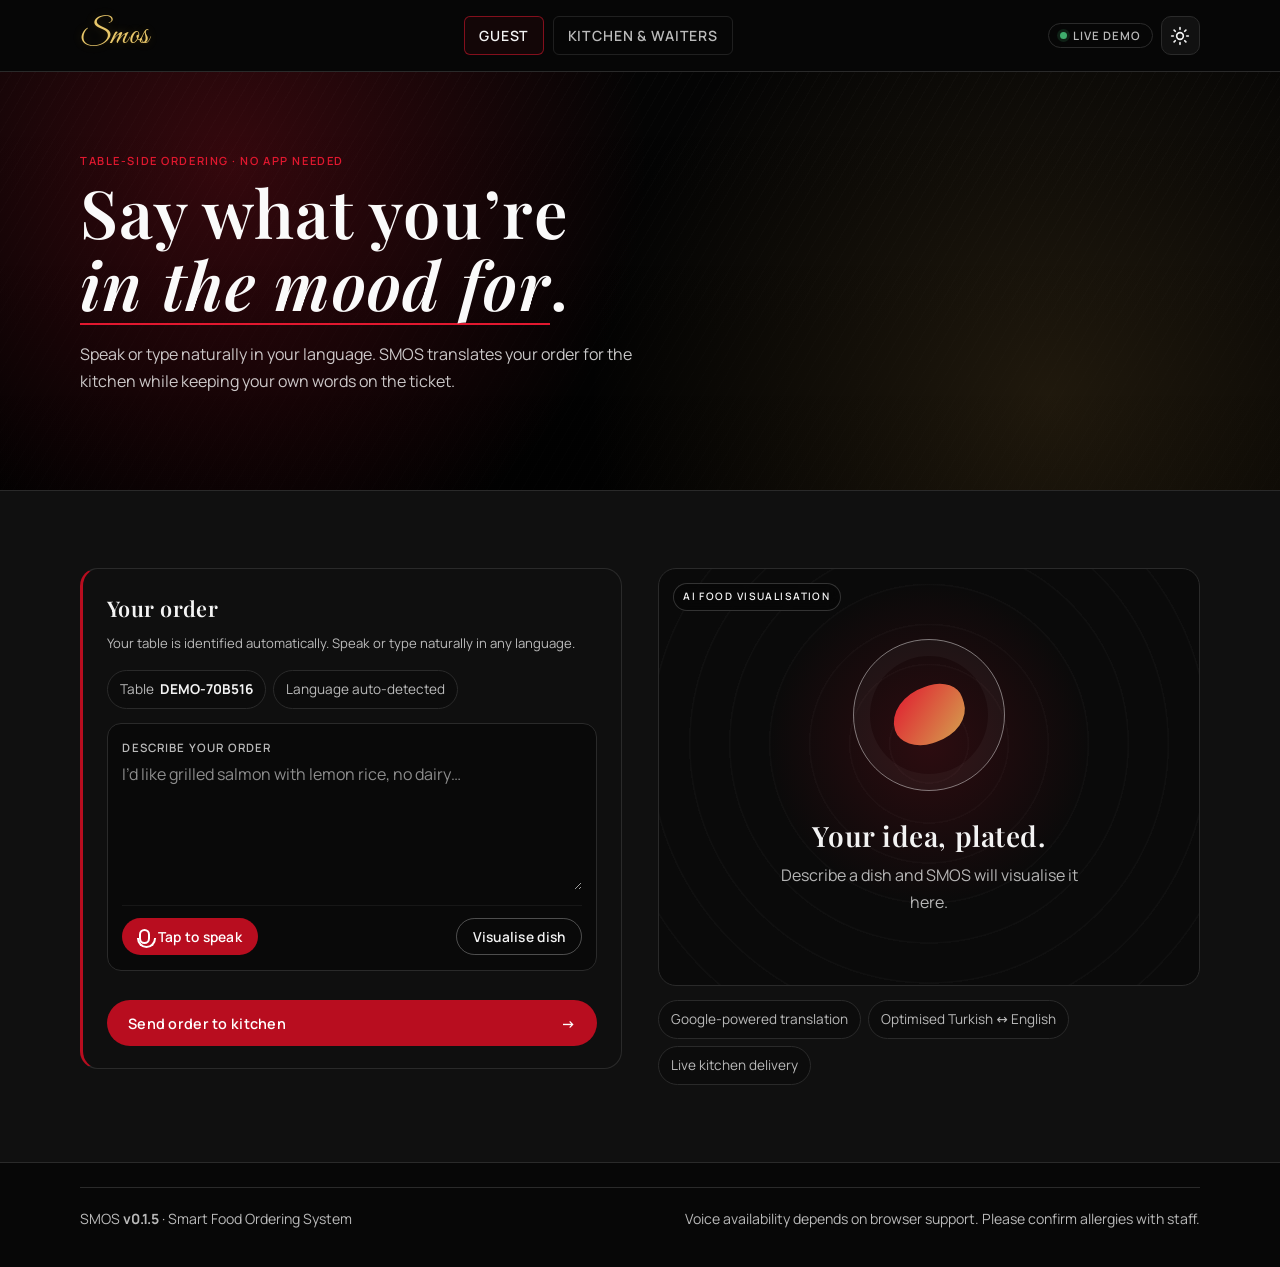
==== index.html @ f20bc864 "Serve HF-style home UI on Streamlit (landing, forms, in-app pages)" ====
<!DOCTYPE html>
<html lang="en" data-theme="dark">
<head>
  <meta charset="UTF-8">
  <meta name="viewport" content="width=device-width, initial-scale=1.0, viewport-fit=cover">
  <meta id="meta-theme-color" name="theme-color" content="#070707">
  <script>
    (function () {
      try {
        var k = "smos-theme";
        var t = localStorage.getItem(k);
        var th = t === "light" ? "light" : "dark";
        document.documentElement.setAttribute("data-theme", th);
        var meta = document.getElementById("meta-theme-color");
        if (meta) meta.setAttribute("content", th === "light" ? "#f6f3ee" : "#070707");
      } catch (e) {
        document.documentElement.setAttribute("data-theme", "dark");
      }
    })();
  </script>
  <title>SMOS | Smart Food Ordering System · Voice ordering in any language</title>
  <meta name="description" content="SMOS takes spoken or typed food orders in any language, translates them for the kitchen, and delivers them live to waiters and chefs.">
  <link rel="preconnect" href="https://fonts.googleapis.com">
  <link rel="preconnect" href="https://fonts.gstatic.com" crossorigin>
  <link rel="dns-prefetch" href="https://image.pollinations.ai">
  <link rel="stylesheet" href="/static/styles.css?v=0.1.5">
  <link
    rel="stylesheet"
    href="https://fonts.googleapis.com/css2?family=Great+Vibes&family=Manrope:wght@400;500;600&family=Playfair+Display:ital,wght@0,500;0,600;0,700;1,500&display=swap"
    media="print"
    onload="this.media='all';this.onload=null">
  <noscript>
    <link rel="stylesheet" href="https://fonts.googleapis.com/css2?family=Great+Vibes&family=Manrope:wght@400;500;600&family=Playfair+Display:ital,wght@0,500;0,600;0,700;1,500&display=swap">
  </noscript>
</head>
<body>
  <header class="site-header">
    <div class="container nav-wrap">
      <a class="brand" href="#order" aria-label="SMOS home">
        <span class="brand-wordmark" aria-hidden="true">Smos</span>
        <span class="brand-sr-only">SMOS</span>
      </a>
      <nav class="nav nav-desktop" aria-label="Choose interface">
        <button type="button" class="tab-btn is-active" data-view="guest">Guest</button>
        <button type="button" class="tab-btn" data-view="kitchen">
          Kitchen &amp; waiters
          <b id="new-count" class="count-badge hidden">0</b>
        </button>
      </nav>
      <div class="nav-actions">
        <span id="connection" class="open-now-chip" role="status"><i></i> Live</span>
        <button type="button" class="theme-toggle" data-theme-toggle aria-label="Switch to light theme" title="Theme">
          <svg class="theme-icon theme-icon-sun" xmlns="http://www.w3.org/2000/svg" width="20" height="20" viewBox="0 0 24 24" fill="none" stroke="currentColor" stroke-width="2" stroke-linecap="round" stroke-linejoin="round" aria-hidden="true">
            <circle cx="12" cy="12" r="4"/>
            <path d="M12 2v2M12 20v2M4.93 4.93l1.41 1.41M17.66 17.66l1.41 1.41M2 12h2M20 12h2M6.34 17.66l-1.41 1.41M19.07 4.93l-1.41 1.41"/>
          </svg>
          <svg class="theme-icon theme-icon-moon" xmlns="http://www.w3.org/2000/svg" width="20" height="20" viewBox="0 0 24 24" fill="none" stroke="currentColor" stroke-width="2" stroke-linecap="round" stroke-linejoin="round" aria-hidden="true">
            <path d="M21 12.79A9 9 0 1 1 11.21 3 7 7 0 0 0 21 12.79z"/>
          </svg>
        </button>
      </div>
    </div>
  </header>

  <main id="order">
    <section id="guest-view" class="view is-active">
      <section class="hero">
        <div class="hero-overlay"></div>
        <div class="container hero-content">
          <p class="eyebrow">Table-side ordering · No app needed</p>
          <h1>Say what you’re <span class="hero-brand">in the mood for</span>.</h1>
          <p class="hero-subtext">
            Speak or type naturally in your language. SMOS translates your order for the
            kitchen while keeping your own words on the ticket.
          </p>
        </div>
      </section>

      <section class="section section-dark">
        <div class="container guest-layout">
          <div class="card order-panel accent-border">
            <h2 class="form-title">Your order</h2>
            <p class="form-hint">Your table is identified automatically. Speak or type naturally in any language.</p>

            <form id="order-form" class="reserve-form">
              <div class="detected-context" aria-label="Automatically detected order context">
                <span class="chip chip-static">Table <strong id="detected-table"></strong></span>
                <span class="chip chip-static">Language auto-detected</span>
              </div>

              <div class="order-composer">
                <label for="order-text">Describe your order</label>
                <textarea id="order-text" rows="5" maxlength="1500"
                  placeholder="I’d like grilled salmon with lemon rice, no dairy…" required></textarea>
                <div class="composer-actions">
                  <button id="voice-button" class="btn btn-small voice-button" type="button">
                    <span class="mic" aria-hidden="true"></span>
                    <span class="voice-label">Tap to speak</span>
                  </button>
                  <span id="listening-status" class="listening-status"></span>
                  <button id="preview-button" class="btn btn-outline btn-small" type="button">Visualise dish</button>
                </div>
              </div>

              <div id="translation-card" class="translation-card hidden">
                <div class="translation-card__head">
                  <span class="eyebrow">Kitchen translation</span>
                  <button id="speak-translation" type="button" class="link-btn" aria-label="Read translation aloud">◖)) Listen</button>
                </div>
                <p id="translated-preview"></p>
              </div>

              <div id="form-message" class="form-message hidden" role="status"></div>
              <button id="submit-order" class="btn btn-block" type="submit">
                <span>Send order to kitchen</span><b>→</b>
              </button>
            </form>
          </div>

          <aside class="visual-panel">
            <div class="visual-frame">
              <img id="dish-image" alt="AI-generated preview of the described dish">
              <div id="image-placeholder" class="image-placeholder">
                <div class="plate" aria-hidden="true"><i></i></div>
                <h2>Your idea, plated.</h2>
                <p>Describe a dish and SMOS will visualise it here.</p>
              </div>
              <div id="image-loading" class="image-loading hidden"><i></i><span>Imagining your dish…</span></div>
              <span class="frame-label">AI food visualisation</span>
            </div>
            <div class="chips-row">
              <span class="chip chip-static">Google-powered translation</span>
              <span class="chip chip-static">Optimised Turkish ↔ English</span>
              <span class="chip chip-static">Live kitchen delivery</span>
            </div>
          </aside>
        </div>
      </section>
    </section>

    <section id="kitchen-view" class="view">
      <section class="section">
        <div class="container">
          <div class="dashboard-header">
            <div>
              <p class="eyebrow">Live service dashboard</p>
              <h2 class="dashboard-title">Kitchen pass</h2>
              <p class="section-lede">New guest orders arrive here instantly, in your chosen language.</p>
            </div>
            <div class="dashboard-controls">
              <label>
                <span>Display orders in</span>
                <select id="kitchen-language"></select>
              </label>
              <label class="closed-toggle">
                <input id="include-closed" type="checkbox" checked>
                <span>Show completed</span>
              </label>
            </div>
          </div>

          <div class="status-summary" id="status-summary"></div>
          <div id="orders-grid" class="orders-grid"></div>
          <div id="empty-orders" class="empty-orders hidden">
            <span aria-hidden="true">✓</span>
            <h3>The pass is clear</h3>
            <p>New orders will appear here automatically.</p>
          </div>
        </div>
      </section>
    </section>
  </main>

  <footer class="site-footer">
    <div class="container footer-wrap">
      <span>SMOS <b id="version"></b> · Smart Food Ordering System</span>
      <span>Voice availability depends on browser support. Please confirm allergies with staff.</span>
    </div>
  </footer>

  <template id="order-template">
    <article class="order-card card">
      <div class="order-card-head">
        <div>
          <span class="order-number"></span>
          <time></time>
        </div>
        <span class="status-pill"></span>
      </div>
      <div class="order-meta">
        <span class="chip chip-static table-value"></span>
      </div>
      <p class="order-copy"></p>
      <details>
        <summary>Original guest wording</summary>
        <p class="original-copy"></p>
      </details>
      <div class="order-actions">
        <button class="link-btn speak-order" type="button">◖)) Listen</button>
        <select class="status-select" aria-label="Update order status">
          <option value="new">New</option>
          <option value="accepted">Accepted</option>
          <option value="preparing">Preparing</option>
          <option value="ready">Ready</option>
          <option value="served">Served</option>
          <option value="cancelled">Cancelled</option>
        </select>
      </div>
    </article>
  </template>

  <script src="/static/app.js?v=0.1.5" defer></script>
</body>
</html>
---- static/styles.css ----
:root {
  color-scheme: dark;
  --font-display: "Playfair Display", Georgia, "Times New Roman", serif;
  --font-body: "Manrope", system-ui, -apple-system, "Segoe UI", sans-serif;
  --bg: #070707;
  --surface: #101010;
  --text: #f3f3f3;
  --muted: #bababa;
  --red: #b80d1f;
  --red-bright: #e1182f;
  --white: #ffffff;
  --border: #2a2a2a;
  --card: #0f0f0f;
  --input-bg: #090909;
  --nav-toggle-bg: #111;
  --header-bg: rgba(7, 7, 7, 0.88);
  --chip-bg: #0c0c0c;
  --row-border: rgba(255, 255, 255, 0.06);
  --hero-bg: #050505;
  --section-alt-bg: linear-gradient(180deg, #080808 0%, #060606 100%);
  --hero-text: #fafafa;
  --hero-muted: rgba(255, 255, 255, 0.78);
  --gold: #d4a34f;
  --gold-soft: #e8c878;
}

html[data-theme="light"] {
  color-scheme: light;
  --bg: #f6f3ee;
  --surface: #ffffff;
  --text: #1c1b19;
  --muted: #5e5a53;
  --border: #e0d9ce;
  --card: #ffffff;
  --input-bg: #fffcf7;
  --nav-toggle-bg: #ebe6df;
  --header-bg: rgba(255, 255, 255, 0.9);
  --chip-bg: #f3efe8;
  --row-border: rgba(0, 0, 0, 0.08);
  --hero-bg: #121212;
  --section-alt-bg: linear-gradient(180deg, #faf8f5 0%, #f3efe8 100%);
}

html {
  scroll-behavior: smooth;
}

@media (prefers-reduced-motion: reduce) {
  html {
    scroll-behavior: auto;
  }

  * {
    animation-duration: 0.001ms !important;
    transition-duration: 0.001ms !important;
  }
}

* {
  box-sizing: border-box;
}

html,
body {
  margin: 0;
  padding: 0;
}

body {
  font-family: var(--font-body);
  background: var(--bg);
  color: var(--text);
  line-height: 1.65;
  font-weight: 400;
  font-feature-settings: "kern" 1, "liga" 1;
  -webkit-font-smoothing: antialiased;
}

h1,
h2,
h3 {
  font-family: var(--font-display);
  font-weight: 600;
  letter-spacing: 0.02em;
  margin-top: 0;
  font-feature-settings: "kern" 1, "liga" 1, "lnum" 1;
}

h1 {
  font-size: clamp(2.5rem, 5.2vw, 4.75rem);
  margin-bottom: 0.5rem;
  line-height: 1.08;
  max-width: 16ch;
}

h2 {
  font-size: clamp(1.85rem, 3.5vw, 3rem);
  margin-bottom: 0.8rem;
}

a {
  color: inherit;
  text-decoration: none;
}

button,
input,
textarea,
select {
  font-family: inherit;
}

button,
select {
  cursor: pointer;
}

:focus-visible {
  outline: 2px solid var(--red-bright);
  outline-offset: 2px;
}

.container {
  width: min(1120px, 92%);
  margin: 0 auto;
}

.hidden {
  display: none !important;
}

/* Header */
.site-header {
  position: sticky;
  top: 0;
  z-index: 10;
  background: var(--header-bg);
  backdrop-filter: blur(12px);
  -webkit-backdrop-filter: blur(12px);
  border-bottom: 1px solid var(--border);
}

.nav-wrap {
  display: flex;
  justify-content: space-between;
  align-items: center;
  padding: 1rem 0;
  gap: 1rem;
}

.brand {
  display: inline-flex;
  align-items: center;
  gap: 0.4rem;
  font-weight: 600;
  min-width: 0;
}

.brand-wordmark {
  font-family: "Great Vibes", "Snell Roundhand", "Segoe Script", cursive;
  font-weight: 400;
  font-size: clamp(1.55rem, 3.4vw, 2.05rem);
  line-height: 1.15;
  letter-spacing: 0.01em;
  color: #e8c76a;
  white-space: nowrap;
  text-shadow:
    0 1px 2px rgba(40, 28, 8, 0.45),
    0 0 10px rgba(212, 175, 55, 0.22);
}

.brand-sr-only {
  position: absolute;
  width: 1px;
  height: 1px;
  overflow: hidden;
  clip: rect(0 0 0 0);
  white-space: nowrap;
}

.nav {
  display: flex;
  align-items: center;
  gap: 0.55rem;
}

.nav-actions {
  display: flex;
  align-items: center;
  gap: 0.5rem;
}

.open-now-chip {
  display: inline-flex;
  align-items: center;
  gap: 0.4rem;
  padding: 0.35rem 0.7rem;
  border: 1px solid var(--border);
  border-radius: 999px;
  font-size: 0.72rem;
  font-weight: 600;
  letter-spacing: 0.08em;
  text-transform: uppercase;
  line-height: 1;
  white-space: nowrap;
  background: transparent;
  color: var(--muted);
}

.open-now-chip i {
  width: 7px;
  height: 7px;
  border-radius: 50%;
  background: #3fae6d;
  box-shadow: 0 0 0 3px rgba(63, 174, 109, 0.16);
}

.open-now-chip.offline {
  color: var(--red-bright);
  border-color: rgba(225, 24, 47, 0.5);
}

.open-now-chip.offline i {
  background: var(--red-bright);
  box-shadow: none;
}

.theme-toggle {
  display: grid;
  place-items: center;
  width: 2.45rem;
  height: 2.45rem;
  padding: 0;
  border: 1px solid var(--border);
  border-radius: 10px;
  background: var(--nav-toggle-bg);
  color: var(--text);
  flex-shrink: 0;
  transition: border-color 0.2s ease, background 0.2s ease, color 0.2s ease;
}

.theme-toggle:hover {
  border-color: var(--red-bright);
  color: var(--red-bright);
}

.theme-icon {
  width: 20px;
  height: 20px;
  grid-area: 1 / 1;
}

html[data-theme="dark"] .theme-icon-moon,
html[data-theme="light"] .theme-icon-sun {
  display: none;
}

/* Shared components */
.eyebrow {
  font-family: var(--font-body);
  color: var(--red-bright);
  text-transform: uppercase;
  letter-spacing: 0.14em;
  font-size: 0.7rem;
  font-weight: 600;
  margin: 0 0 0.35rem;
}

.tab-btn {
  font-size: 0.88rem;
  font-weight: 600;
  letter-spacing: 0.06em;
  text-transform: uppercase;
  padding: 0.52rem 0.86rem 0.56rem;
  border: 1px solid color-mix(in srgb, var(--border) 72%, transparent 28%);
  border-radius: 6px;
  background: transparent;
  color: var(--muted);
  display: inline-flex;
  align-items: center;
  gap: 0.45rem;
  transition: 180ms ease;
}

.tab-btn:hover {
  color: var(--text);
  border-color: rgba(225, 24, 47, 0.55);
}

.tab-btn.is-active {
  color: var(--text);
  border-color: rgba(225, 24, 47, 0.55);
  background: rgba(225, 24, 47, 0.06);
}

.count-badge {
  background: var(--red);
  color: var(--white);
  border-radius: 999px;
  padding: 0.05rem 0.4rem;
  font-size: 0.68rem;
  letter-spacing: 0;
}

.btn {
  font-family: var(--font-body);
  background: var(--red);
  color: var(--white);
  border: 1px solid transparent;
  padding: 0.78rem 1.25rem;
  border-radius: 999px;
  font-weight: 600;
  font-size: 0.9rem;
  letter-spacing: 0.02em;
  transition: 180ms ease;
  display: inline-flex;
  align-items: center;
  justify-content: center;
  gap: 0.5rem;
}

.btn:hover {
  background: var(--red-bright);
  transform: translateY(-1px);
}

.btn:disabled {
  opacity: 0.55;
  cursor: wait;
  transform: none;
}

.btn-outline {
  background: transparent;
  border-color: rgba(255, 255, 255, 0.28);
  color: var(--text);
}

html[data-theme="light"] .btn-outline {
  border-color: rgba(0, 0, 0, 0.18);
}

.btn-outline:hover {
  border-color: var(--red-bright);
  background: rgba(225, 24, 47, 0.12);
}

.btn-small {
  padding: 0.5rem 0.95rem;
  font-size: 0.86rem;
}

.btn-block {
  display: flex;
  width: 100%;
  justify-content: space-between;
  margin-top: 1rem;
}

.link-btn {
  border: 0;
  background: transparent;
  color: var(--red-bright);
  font-size: 0.8rem;
  font-weight: 600;
  letter-spacing: 0.04em;
  padding: 0;
}

.link-btn:hover {
  color: var(--text);
}

.card {
  background: var(--card);
  border: 1px solid var(--border);
  border-radius: 18px;
  padding: 1.4rem 1.5rem;
}

.accent-border {
  border-left: 3px solid var(--red);
}

.chip {
  display: inline-block;
  padding: 0.45rem 0.75rem;
  border-radius: 999px;
  border: 1px solid var(--border);
  background: var(--chip-bg);
  font-size: 0.85rem;
  color: var(--text);
}

.chip-static {
  color: var(--muted);
}

.section {
  padding: clamp(2.25rem, 6vw, 5.2rem) 0;
}

.section-dark {
  background: var(--surface);
  border-top: 1px solid var(--border);
  border-bottom: 1px solid var(--border);
}

.section-lede {
  color: var(--muted);
  margin: 0.35rem 0 0;
}

.form-title {
  font-family: var(--font-display);
  margin: 0 0 0.35rem;
  font-size: 1.35rem;
}

.form-hint {
  font-size: 0.82rem;
  color: var(--muted);
  margin: 0 0 1rem;
}

.view {
  display: none;
}

.view.is-active {
  display: block;
}

/* Hero */
.hero {
  position: relative;
  display: flex;
  align-items: center;
  background: var(--hero-bg);
  min-height: 46vh;
}

.hero-overlay {
  position: absolute;
  inset: 0;
  z-index: 1;
  background:
    radial-gradient(circle at 18% 22%, rgba(225, 24, 47, 0.22), transparent 38%),
    radial-gradient(circle at 82% 78%, rgba(212, 163, 79, 0.14), transparent 42%),
    linear-gradient(to bottom, rgba(0, 0, 0, 0.2) 0%, rgba(0, 0, 0, 0.75) 85%),
    repeating-linear-gradient(120deg, rgba(255, 255, 255, 0.02) 0 1px, transparent 1px 10px);
}

.hero-content {
  position: relative;
  z-index: 2;
  padding: clamp(2.75rem, 7vw, 5rem) 0;
}

.hero-content h1 {
  color: var(--hero-text);
}

.hero-subtext {
  max-width: 56ch;
  color: var(--hero-muted);
}

.hero-brand {
  display: inline-block;
  font-style: italic;
  font-weight: 600;
  border-bottom: 2px solid var(--red-bright);
  padding-bottom: 0.05em;
}

/* Guest ordering */
.guest-layout {
  display: grid;
  grid-template-columns: minmax(0, 1fr) minmax(0, 1fr);
  gap: clamp(1.25rem, 3vw, 2.25rem);
  align-items: start;
}

.reserve-form {
  display: grid;
  gap: 0.85rem;
}

.reserve-form label > span,
.order-composer > label,
.dashboard-controls label > span {
  display: block;
  font-size: 0.72rem;
  font-weight: 600;
  letter-spacing: 0.1em;
  text-transform: uppercase;
  color: var(--muted);
  margin: 0 0 0.3rem;
}

.detected-context {
  display: flex;
  flex-wrap: wrap;
  gap: 0.45rem;
}

.detected-context strong {
  color: var(--text);
  margin-left: 0.2rem;
}

input,
select,
textarea {
  width: 100%;
  background: var(--input-bg);
  border: 1px solid var(--border);
  border-radius: 10px;
  color: var(--text);
  font-size: 0.92rem;
}

input,
select {
  height: 2.7rem;
  padding: 0 0.7rem;
}

input::placeholder,
textarea::placeholder {
  color: color-mix(in srgb, var(--muted) 75%, transparent 25%);
}

.order-composer {
  border: 1px solid var(--border);
  border-radius: 14px;
  background: var(--input-bg);
  padding: 0.9rem;
}

.order-composer textarea {
  border: 0;
  background: transparent;
  padding: 0;
  resize: vertical;
  min-height: 6.5rem;
  line-height: 1.6;
  font-size: 1rem;
}

.order-composer textarea:focus-visible {
  outline: 0;
}

.composer-actions {
  display: flex;
  align-items: center;
  gap: 0.6rem;
  flex-wrap: wrap;
  border-top: 1px solid var(--row-border);
  padding-top: 0.75rem;
  margin-top: 0.5rem;
}

.voice-button.listening {
  background: var(--red-bright);
  animation: pulse 1.5s ease-in-out infinite;
}

.mic {
  width: 11px;
  height: 15px;
  border: 2px solid currentColor;
  border-radius: 8px;
  position: relative;
}

.mic::after {
  content: "";
  position: absolute;
  width: 15px;
  height: 8px;
  border: 2px solid currentColor;
  border-top: 0;
  border-radius: 0 0 10px 10px;
  left: -4px;
  top: 7px;
}

.listening-status {
  color: var(--muted);
  font-size: 0.78rem;
}

.composer-actions .btn-outline {
  margin-left: auto;
}

.translation-card {
  border: 1px solid var(--border);
  border-left: 3px solid var(--gold);
  border-radius: 12px;
  background: var(--chip-bg);
  padding: 0.75rem 0.95rem;
}

.translation-card__head {
  display: flex;
  justify-content: space-between;
  align-items: center;
  gap: 0.75rem;
}

.translation-card .eyebrow {
  color: var(--gold);
  margin: 0;
}

.translation-card p {
  margin: 0.4rem 0 0;
  line-height: 1.55;
}

.form-message {
  border-radius: 10px;
  padding: 0.65rem 0.85rem;
  font-size: 0.85rem;
  border: 1px solid var(--border);
}

.form-message.success {
  border-color: rgba(63, 174, 109, 0.5);
  background: rgba(63, 174, 109, 0.1);
}

.form-message.error {
  border-color: rgba(225, 24, 47, 0.55);
  background: rgba(225, 24, 47, 0.1);
  color: var(--red-bright);
}

/* Visual panel */
.visual-panel {
  display: grid;
  gap: 0.9rem;
}

.visual-frame {
  position: relative;
  overflow: hidden;
  border: 1px solid var(--border);
  border-radius: 18px;
  background: #0a0a0a;
  min-height: 26rem;
}

.visual-frame > img {
  display: none;
  width: 100%;
  height: 100%;
  min-height: 26rem;
  object-fit: cover;
}

.visual-frame > img.visible {
  display: block;
  animation: reveal 0.6s ease both;
}

.image-placeholder {
  min-height: 26rem;
  display: grid;
  align-content: center;
  justify-items: center;
  text-align: center;
  padding: 2rem;
  color: #f3f3f3;
  background:
    radial-gradient(circle at 50% 42%, rgba(225, 24, 47, 0.16), transparent 45%),
    repeating-radial-gradient(circle at 50% 42%, transparent 0 38px, rgba(255, 255, 255, 0.025) 39px 40px);
}

.image-placeholder h2 {
  margin: 1.4rem 0 0.2rem;
  font-size: 1.75rem;
}

.image-placeholder p {
  max-width: 30ch;
  color: rgba(255, 255, 255, 0.7);
  margin: 0;
}

.plate {
  width: 9.5rem;
  height: 9.5rem;
  border: 1px solid rgba(255, 255, 255, 0.45);
  border-radius: 50%;
  display: grid;
  place-items: center;
  box-shadow: inset 0 0 0 16px rgba(255, 255, 255, 0.035);
}

.plate i {
  width: 4.6rem;
  height: 3.5rem;
  border-radius: 60% 40% 55% 45%;
  background: linear-gradient(140deg, var(--red-bright), var(--gold));
  transform: rotate(-18deg);
}

.image-loading {
  position: absolute;
  inset: 0;
  display: flex;
  align-items: center;
  justify-content: center;
  gap: 0.75rem;
  background: rgba(7, 7, 7, 0.88);
  color: #f3f3f3;
  font-size: 0.9rem;
}

.image-loading i {
  width: 1.35rem;
  height: 1.35rem;
  border: 2px solid rgba(255, 255, 255, 0.25);
  border-top-color: var(--red-bright);
  border-radius: 50%;
  animation: spin 0.8s linear infinite;
}

.frame-label {
  position: absolute;
  top: 0.85rem;
  left: 0.85rem;
  padding: 0.3rem 0.6rem;
  border-radius: 999px;
  border: 1px solid rgba(255, 255, 255, 0.18);
  background: rgba(7, 7, 7, 0.7);
  backdrop-filter: blur(8px);
  color: #f3f3f3;
  font-size: 0.64rem;
  font-weight: 600;
  letter-spacing: 0.14em;
  text-transform: uppercase;
}

.chips-row {
  display: flex;
  flex-wrap: wrap;
  gap: 0.45rem;
}

/* Kitchen dashboard */
.dashboard-header {
  display: flex;
  justify-content: space-between;
  align-items: flex-end;
  gap: 1.5rem;
  flex-wrap: wrap;
}

.dashboard-title {
  margin-bottom: 0;
}

.dashboard-controls {
  display: flex;
  align-items: flex-end;
  gap: 1rem;
  flex-wrap: wrap;
}

.dashboard-controls select {
  min-width: 14rem;
}

.closed-toggle {
  display: flex;
  align-items: center;
  gap: 0.45rem;
  height: 2.7rem;
  font-size: 0.86rem;
  color: var(--muted);
}

.closed-toggle input {
  width: 1rem;
  height: 1rem;
  accent-color: var(--red);
}

.closed-toggle span {
  margin: 0;
  text-transform: none;
  letter-spacing: 0;
  font-size: 0.86rem;
  font-weight: 400;
}

.status-summary {
  display: flex;
  flex-wrap: wrap;
  gap: 0.45rem;
  margin: 1.75rem 0 1.15rem;
}

.summary-chip {
  display: inline-flex;
  align-items: center;
  gap: 0.35rem;
  padding: 0.4rem 0.7rem;
  border-radius: 999px;
  border: 1px solid var(--border);
  background: var(--chip-bg);
  color: var(--muted);
  font-size: 0.78rem;
  letter-spacing: 0.04em;
  text-transform: uppercase;
}

.summary-chip b {
  color: var(--text);
}

.orders-grid {
  display: grid;
  grid-template-columns: repeat(3, minmax(0, 1fr));
  gap: 1.15rem;
}

.order-card {
  padding: 1.15rem 1.2rem;
  border-top: 3px solid transparent;
}

.order-card[data-status="new"] {
  border-top-color: var(--red-bright);
}

.order-card[data-status="preparing"] {
  border-top-color: var(--gold);
}

.order-card[data-status="ready"] {
  border-top-color: #3fae6d;
}

.order-card[data-status="served"],
.order-card[data-status="cancelled"] {
  opacity: 0.62;
}

.order-card-head {
  display: flex;
  justify-content: space-between;
  align-items: flex-start;
  gap: 0.75rem;
}

.order-number {
  display: block;
  font-family: var(--font-display);
  font-size: 1.2rem;
  font-weight: 600;
}

.order-card time {
  font-size: 0.72rem;
  color: var(--muted);
}

.status-pill {
  padding: 0.28rem 0.6rem;
  border-radius: 999px;
  border: 1px solid var(--border);
  background: var(--chip-bg);
  color: var(--muted);
  font-size: 0.66rem;
  font-weight: 600;
  letter-spacing: 0.1em;
  text-transform: uppercase;
  white-space: nowrap;
}

.status-pill[data-status="new"] {
  color: var(--red-bright);
  border-color: rgba(225, 24, 47, 0.55);
}

.status-pill[data-status="preparing"] {
  color: var(--gold-soft);
  border-color: rgba(212, 163, 79, 0.55);
}

.status-pill[data-status="ready"] {
  color: #3fae6d;
  border-color: rgba(63, 174, 109, 0.55);
}

.order-meta {
  display: flex;
  flex-wrap: wrap;
  gap: 0.4rem;
  margin: 0.85rem 0 0.7rem;
}

.order-meta .chip {
  padding: 0.28rem 0.6rem;
  font-size: 0.74rem;
}

.order-copy {
  margin: 0 0 0.85rem;
  min-height: 4.5rem;
  line-height: 1.6;
}

.order-card details {
  border-top: 1px solid var(--row-border);
  padding-top: 0.65rem;
  font-size: 0.82rem;
  color: var(--muted);
}

.order-card summary {
  cursor: pointer;
  font-weight: 600;
  letter-spacing: 0.02em;
}

.original-copy {
  margin: 0.4rem 0 0;
  line-height: 1.55;
}

.order-actions {
  display: flex;
  justify-content: space-between;
  align-items: center;
  gap: 0.75rem;
  border-top: 1px solid var(--row-border);
  margin-top: 0.75rem;
  padding-top: 0.75rem;
}

.status-select {
  width: auto;
  height: 2.15rem;
  font-size: 0.78rem;
}

.empty-orders {
  text-align: center;
  padding: 4.5rem 1rem;
  color: var(--muted);
}

.empty-orders > span {
  display: grid;
  place-items: center;
  width: 3rem;
  height: 3rem;
  margin: 0 auto 0.75rem;
  border-radius: 50%;
  border: 1px solid var(--border);
  background: var(--chip-bg);
  color: #3fae6d;
}

.empty-orders h3 {
  margin: 0 0 0.2rem;
  color: var(--text);
  font-size: 1.35rem;
}

.empty-orders p {
  margin: 0;
}

/* Footer */
.site-footer {
  padding: 1.5rem 0 2.3rem;
  color: var(--muted);
}

.footer-wrap {
  display: flex;
  justify-content: space-between;
  gap: 1rem;
  border-top: 1px solid var(--border);
  padding-top: 1.2rem;
  font-size: 0.88rem;
  flex-wrap: wrap;
}

@keyframes spin {
  to {
    transform: rotate(360deg);
  }
}

@keyframes pulse {
  50% {
    box-shadow: 0 0 0 6px rgba(225, 24, 47, 0.18);
  }
}

@keyframes reveal {
  from {
    opacity: 0;
    transform: scale(1.02);
  }
}

@media (max-width: 980px) {
  .guest-layout {
    grid-template-columns: minmax(0, 1fr);
  }

  .visual-panel {
    order: -1;
  }

  .visual-frame,
  .visual-frame > img,
  .image-placeholder {
    min-height: 20rem;
  }

  .orders-grid {
    grid-template-columns: repeat(2, minmax(0, 1fr));
  }
}

@media (max-width: 700px) {
  .nav-wrap {
    flex-wrap: wrap;
    gap: 0.65rem;
  }

  .nav {
    order: 3;
    width: 100%;
  }

  .nav .tab-btn {
    flex: 1;
    justify-content: center;
    padding: 0.5rem 0.5rem 0.54rem;
    font-size: 0.76rem;
  }

  h1 {
    max-width: none;
  }

  .card {
    padding: 1.15rem 1.1rem;
  }

  .orders-grid {
    grid-template-columns: minmax(0, 1fr);
  }

  .footer-wrap {
    flex-direction: column;
    gap: 0.35rem;
  }
}
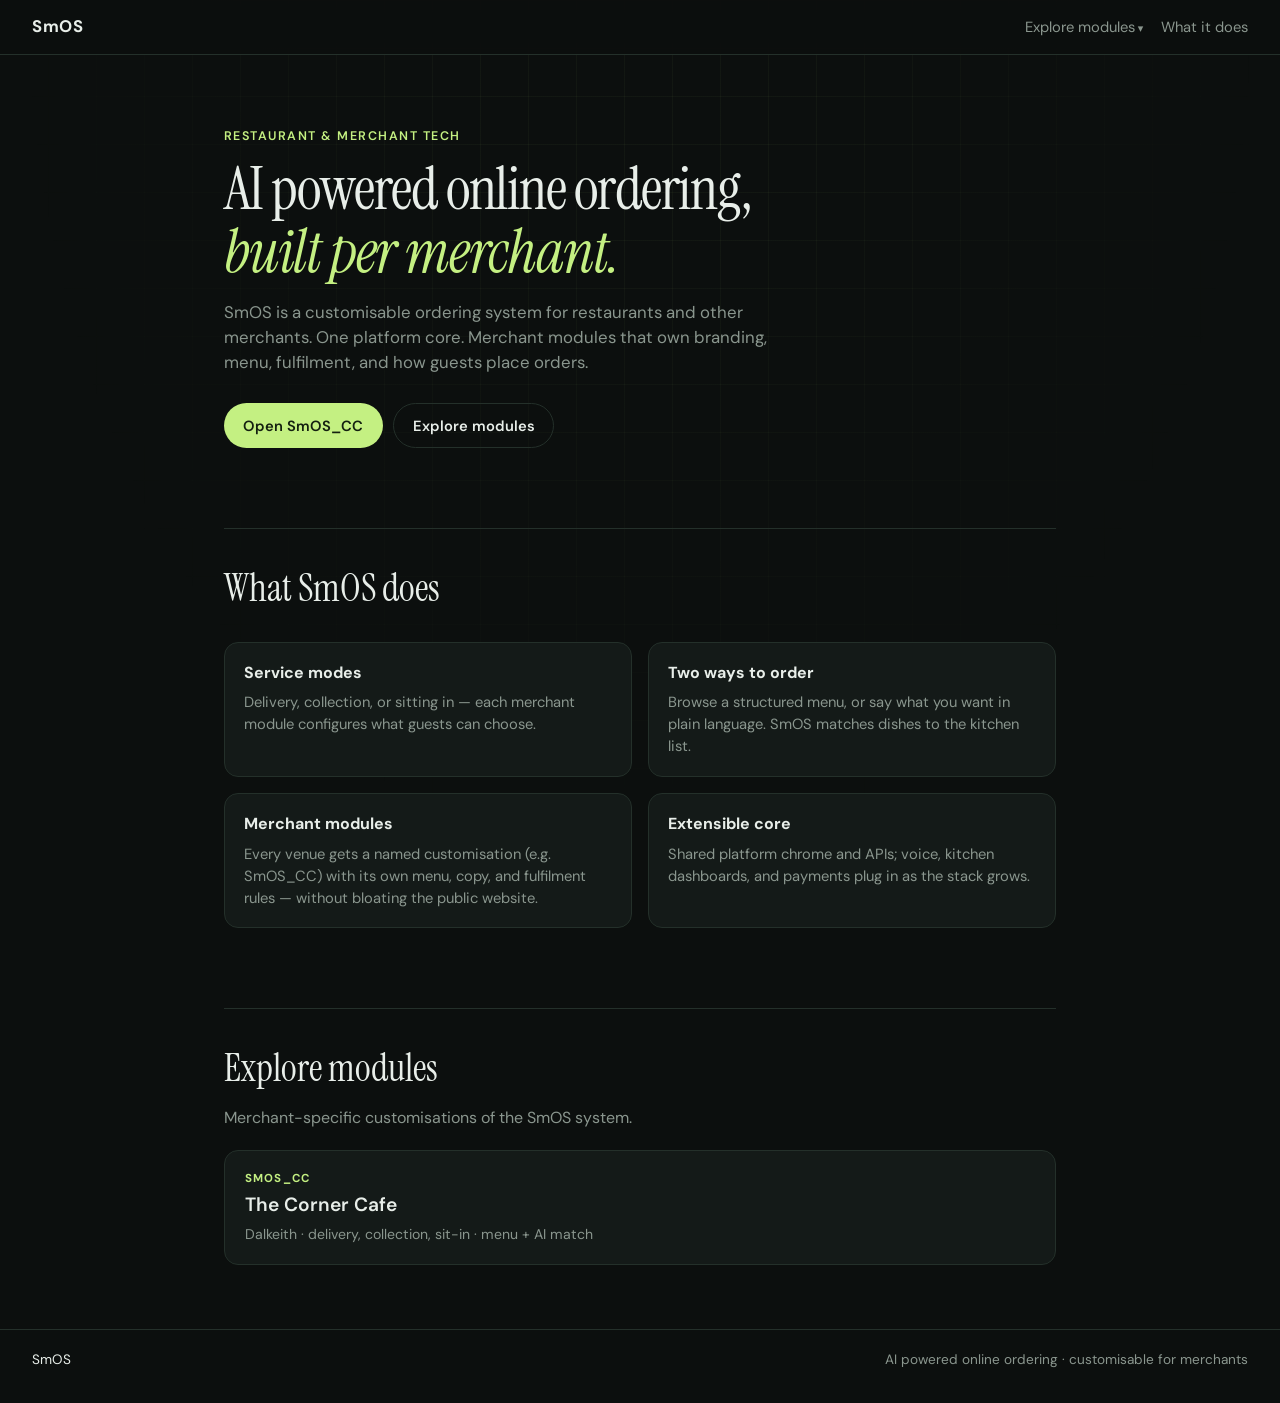
==== commit 242807cb: "SmOS platform home and SmOS_CC Corner Cafe ordering module." ====
--- a/index.html
+++ b/index.html
@@ -1,214 +1,92 @@
 <!DOCTYPE html>
-<html lang="en" data-theme="dark">
+<html lang="en">
 <head>
   <meta charset="UTF-8">
   <meta name="viewport" content="width=device-width, initial-scale=1.0, viewport-fit=cover">
-  <meta id="meta-theme-color" name="theme-color" content="#070707">
-  <script>
-    (function () {
-      try {
-        var k = "smos-theme";
-        var t = localStorage.getItem(k);
-        var th = t === "light" ? "light" : "dark";
-        document.documentElement.setAttribute("data-theme", th);
-        var meta = document.getElementById("meta-theme-color");
-        if (meta) meta.setAttribute("content", th === "light" ? "#f6f3ee" : "#070707");
-      } catch (e) {
-        document.documentElement.setAttribute("data-theme", "dark");
-      }
-    })();
-  </script>
-  <title>SMOS | Smart Food Ordering System · Voice ordering in any language</title>
-  <meta name="description" content="SMOS takes spoken or typed food orders in any language, translates them for the kitchen, and delivers them live to waiters and chefs.">
+  <meta name="description" content="SmOS — AI powered online ordering system, customisable for restaurants and other merchants.">
+  <title>SmOS · AI powered online ordering</title>
   <link rel="preconnect" href="https://fonts.googleapis.com">
   <link rel="preconnect" href="https://fonts.gstatic.com" crossorigin>
-  <link rel="dns-prefetch" href="https://image.pollinations.ai">
-  <link rel="stylesheet" href="/static/styles.css?v=0.1.5">
-  <link
-    rel="stylesheet"
-    href="https://fonts.googleapis.com/css2?family=Great+Vibes&family=Manrope:wght@400;500;600&family=Playfair+Display:ital,wght@0,500;0,600;0,700;1,500&display=swap"
-    media="print"
-    onload="this.media='all';this.onload=null">
-  <noscript>
-    <link rel="stylesheet" href="https://fonts.googleapis.com/css2?family=Great+Vibes&family=Manrope:wght@400;500;600&family=Playfair+Display:ital,wght@0,500;0,600;0,700;1,500&display=swap">
-  </noscript>
+  <link href="https://fonts.googleapis.com/css2?family=DM+Sans:ital,opsz,wght@0,9..40,400;0,9..40,500;0,9..40,600;0,9..40,700;1,9..40,400&family=Instrument+Serif:ital@0;1&display=swap" rel="stylesheet">
+  <link rel="stylesheet" href="styles.css">
 </head>
 <body>
+  <div class="bg-grid" aria-hidden="true"></div>
+
   <header class="site-header">
-    <div class="container nav-wrap">
-      <a class="brand" href="#order" aria-label="SMOS home">
-        <span class="brand-wordmark" aria-hidden="true">Smos</span>
-        <span class="brand-sr-only">SMOS</span>
-      </a>
-      <nav class="nav nav-desktop" aria-label="Choose interface">
-        <button type="button" class="tab-btn is-active" data-view="guest">Guest</button>
-        <button type="button" class="tab-btn" data-view="kitchen">
-          Kitchen &amp; waiters
-          <b id="new-count" class="count-badge hidden">0</b>
-        </button>
-      </nav>
-      <div class="nav-actions">
-        <span id="connection" class="open-now-chip" role="status"><i></i> Live</span>
-        <button type="button" class="theme-toggle" data-theme-toggle aria-label="Switch to light theme" title="Theme">
-          <svg class="theme-icon theme-icon-sun" xmlns="http://www.w3.org/2000/svg" width="20" height="20" viewBox="0 0 24 24" fill="none" stroke="currentColor" stroke-width="2" stroke-linecap="round" stroke-linejoin="round" aria-hidden="true">
-            <circle cx="12" cy="12" r="4"/>
-            <path d="M12 2v2M12 20v2M4.93 4.93l1.41 1.41M17.66 17.66l1.41 1.41M2 12h2M20 12h2M6.34 17.66l-1.41 1.41M19.07 4.93l-1.41 1.41"/>
-          </svg>
-          <svg class="theme-icon theme-icon-moon" xmlns="http://www.w3.org/2000/svg" width="20" height="20" viewBox="0 0 24 24" fill="none" stroke="currentColor" stroke-width="2" stroke-linecap="round" stroke-linejoin="round" aria-hidden="true">
-            <path d="M21 12.79A9 9 0 1 1 11.21 3 7 7 0 0 0 21 12.79z"/>
-          </svg>
-        </button>
-      </div>
-    </div>
+    <a class="logo" href="index.html">SmOS</a>
+    <nav class="site-nav" aria-label="Primary">
+      <details class="nav-modules">
+        <summary>Explore modules</summary>
+        <ul>
+          <li>
+            <a href="modules/SmOS_CC/">
+              <span class="mod-id">SmOS_CC</span>
+              <span class="mod-name">Corner Cafe</span>
+            </a>
+          </li>
+        </ul>
+      </details>
+      <a href="#what">What it does</a>
+    </nav>
   </header>
 
-  <main id="order">
-    <section id="guest-view" class="view is-active">
-      <section class="hero">
-        <div class="hero-overlay"></div>
-        <div class="container hero-content">
-          <p class="eyebrow">Table-side ordering · No app needed</p>
-          <h1>Say what you’re <span class="hero-brand">in the mood for</span>.</h1>
-          <p class="hero-subtext">
-            Speak or type naturally in your language. SMOS translates your order for the
-            kitchen while keeping your own words on the ticket.
-          </p>
-        </div>
-      </section>
-
-      <section class="section section-dark">
-        <div class="container guest-layout">
-          <div class="card order-panel accent-border">
-            <h2 class="form-title">Your order</h2>
-            <p class="form-hint">Your table is identified automatically. Speak or type naturally in any language.</p>
-
-            <form id="order-form" class="reserve-form">
-              <div class="detected-context" aria-label="Automatically detected order context">
-                <span class="chip chip-static">Table <strong id="detected-table"></strong></span>
-                <span class="chip chip-static">Language auto-detected</span>
-              </div>
-
-              <div class="order-composer">
-                <label for="order-text">Describe your order</label>
-                <textarea id="order-text" rows="5" maxlength="1500"
-                  placeholder="I’d like grilled salmon with lemon rice, no dairy…" required></textarea>
-                <div class="composer-actions">
-                  <button id="voice-button" class="btn btn-small voice-button" type="button">
-                    <span class="mic" aria-hidden="true"></span>
-                    <span class="voice-label">Tap to speak</span>
-                  </button>
-                  <span id="listening-status" class="listening-status"></span>
-                  <button id="preview-button" class="btn btn-outline btn-small" type="button">Visualise dish</button>
-                </div>
-              </div>
-
-              <div id="translation-card" class="translation-card hidden">
-                <div class="translation-card__head">
-                  <span class="eyebrow">Kitchen translation</span>
-                  <button id="speak-translation" type="button" class="link-btn" aria-label="Read translation aloud">◖)) Listen</button>
-                </div>
-                <p id="translated-preview"></p>
-              </div>
-
-              <div id="form-message" class="form-message hidden" role="status"></div>
-              <button id="submit-order" class="btn btn-block" type="submit">
-                <span>Send order to kitchen</span><b>→</b>
-              </button>
-            </form>
-          </div>
-
-          <aside class="visual-panel">
-            <div class="visual-frame">
-              <img id="dish-image" alt="AI-generated preview of the described dish">
-              <div id="image-placeholder" class="image-placeholder">
-                <div class="plate" aria-hidden="true"><i></i></div>
-                <h2>Your idea, plated.</h2>
-                <p>Describe a dish and SMOS will visualise it here.</p>
-              </div>
-              <div id="image-loading" class="image-loading hidden"><i></i><span>Imagining your dish…</span></div>
-              <span class="frame-label">AI food visualisation</span>
-            </div>
-            <div class="chips-row">
-              <span class="chip chip-static">Google-powered translation</span>
-              <span class="chip chip-static">Optimised Turkish ↔ English</span>
-              <span class="chip chip-static">Live kitchen delivery</span>
-            </div>
-          </aside>
-        </div>
-      </section>
+  <main>
+    <section class="hero">
+      <p class="eyebrow">Restaurant &amp; merchant tech</p>
+      <h1>AI powered online ordering,<br><em>built per merchant.</em></h1>
+      <p class="lede">
+        SmOS is a customisable ordering system for restaurants and other merchants.
+        One platform core. Merchant modules that own branding, menu, fulfilment, and how guests place orders.
+      </p>
+      <div class="hero-actions">
+        <a class="btn btn-primary" href="modules/SmOS_CC/">Open SmOS_CC</a>
+        <a class="btn btn-ghost" href="#modules">Explore modules</a>
+      </div>
     </section>
 
-    <section id="kitchen-view" class="view">
-      <section class="section">
-        <div class="container">
-          <div class="dashboard-header">
-            <div>
-              <p class="eyebrow">Live service dashboard</p>
-              <h2 class="dashboard-title">Kitchen pass</h2>
-              <p class="section-lede">New guest orders arrive here instantly, in your chosen language.</p>
-            </div>
-            <div class="dashboard-controls">
-              <label>
-                <span>Display orders in</span>
-                <select id="kitchen-language"></select>
-              </label>
-              <label class="closed-toggle">
-                <input id="include-closed" type="checkbox" checked>
-                <span>Show completed</span>
-              </label>
-            </div>
-          </div>
+    <section id="what" class="section">
+      <h2>What SmOS does</h2>
+      <div class="feature-grid">
+        <article>
+          <h3>Service modes</h3>
+          <p>Delivery, collection, or sitting in — each merchant module configures what guests can choose.</p>
+        </article>
+        <article>
+          <h3>Two ways to order</h3>
+          <p>Browse a structured menu, or say what you want in plain language. SmOS matches dishes to the kitchen list.</p>
+        </article>
+        <article>
+          <h3>Merchant modules</h3>
+          <p>Every venue gets a named customisation (e.g. SmOS_CC) with its own menu, copy, and fulfilment rules — without bloating the public website.</p>
+        </article>
+        <article>
+          <h3>Extensible core</h3>
+          <p>Shared platform chrome and APIs; voice, kitchen dashboards, and payments plug in as the stack grows.</p>
+        </article>
+      </div>
+    </section>
 
-          <div class="status-summary" id="status-summary"></div>
-          <div id="orders-grid" class="orders-grid"></div>
-          <div id="empty-orders" class="empty-orders hidden">
-            <span aria-hidden="true">✓</span>
-            <h3>The pass is clear</h3>
-            <p>New orders will appear here automatically.</p>
-          </div>
-        </div>
-      </section>
+    <section id="modules" class="section">
+      <h2>Explore modules</h2>
+      <p class="section-lead">Merchant-specific customisations of the SmOS system.</p>
+      <ul class="module-list">
+        <li>
+          <a class="module-card" href="modules/SmOS_CC/">
+            <span class="module-card__id">SmOS_CC</span>
+            <span class="module-card__title">The Corner Cafe</span>
+            <span class="module-card__meta">Dalkeith · delivery, collection, sit-in · menu + AI match</span>
+          </a>
+        </li>
+      </ul>
     </section>
   </main>
 
   <footer class="site-footer">
-    <div class="container footer-wrap">
-      <span>SMOS <b id="version"></b> · Smart Food Ordering System</span>
-      <span>Voice availability depends on browser support. Please confirm allergies with staff.</span>
-    </div>
+    <span>SmOS</span>
+    <span class="muted">AI powered online ordering · customisable for merchants</span>
   </footer>
 
-  <template id="order-template">
-    <article class="order-card card">
-      <div class="order-card-head">
-        <div>
-          <span class="order-number"></span>
-          <time></time>
-        </div>
-        <span class="status-pill"></span>
-      </div>
-      <div class="order-meta">
-        <span class="chip chip-static table-value"></span>
-      </div>
-      <p class="order-copy"></p>
-      <details>
-        <summary>Original guest wording</summary>
-        <p class="original-copy"></p>
-      </details>
-      <div class="order-actions">
-        <button class="link-btn speak-order" type="button">◖)) Listen</button>
-        <select class="status-select" aria-label="Update order status">
-          <option value="new">New</option>
-          <option value="accepted">Accepted</option>
-          <option value="preparing">Preparing</option>
-          <option value="ready">Ready</option>
-          <option value="served">Served</option>
-          <option value="cancelled">Cancelled</option>
-        </select>
-      </div>
-    </article>
-  </template>
-
-  <script src="/static/app.js?v=0.1.5" defer></script>
+  <script src="site.js" defer></script>
 </body>
 </html>
--- a/styles.css
+++ b/styles.css
@@ -0,0 +1,298 @@
+:root {
+  color-scheme: dark;
+  --bg: #0c0f0e;
+  --bg-elev: #141a18;
+  --text: #e8eee9;
+  --muted: #8a968e;
+  --accent: #c4f082;
+  --accent-ink: #142010;
+  --line: #24302a;
+  --font: "DM Sans", system-ui, sans-serif;
+  --display: "Instrument Serif", Georgia, serif;
+}
+
+* { box-sizing: border-box; }
+
+html, body {
+  margin: 0;
+  min-height: 100%;
+}
+
+body {
+  font-family: var(--font);
+  background: var(--bg);
+  color: var(--text);
+  line-height: 1.5;
+}
+
+.bg-grid {
+  position: fixed;
+  inset: 0;
+  pointer-events: none;
+  background-image:
+    linear-gradient(rgba(196, 240, 130, 0.04) 1px, transparent 1px),
+    linear-gradient(90deg, rgba(196, 240, 130, 0.04) 1px, transparent 1px);
+  background-size: 48px 48px;
+  mask-image: radial-gradient(ellipse at 50% 0%, #000 20%, transparent 70%);
+}
+
+a { color: inherit; text-decoration: none; }
+
+.site-header {
+  position: sticky;
+  top: 0;
+  z-index: 20;
+  display: flex;
+  align-items: center;
+  justify-content: space-between;
+  gap: 1rem;
+  padding: 0.9rem clamp(1rem, 4vw, 2rem);
+  border-bottom: 1px solid var(--line);
+  background: rgba(12, 15, 14, 0.92);
+  backdrop-filter: blur(10px);
+}
+
+.logo {
+  font-weight: 700;
+  letter-spacing: 0.04em;
+  font-size: 1.05rem;
+}
+
+.site-nav {
+  display: flex;
+  align-items: center;
+  gap: 1.1rem;
+  font-size: 0.92rem;
+  color: var(--muted);
+}
+
+.site-nav > a:hover,
+.nav-modules summary:hover {
+  color: var(--text);
+}
+
+.nav-modules {
+  position: relative;
+}
+
+.nav-modules summary {
+  list-style: none;
+  cursor: pointer;
+  color: var(--muted);
+}
+
+.nav-modules summary::-webkit-details-marker { display: none; }
+
+.nav-modules summary::after {
+  content: " ▾";
+  font-size: 0.75em;
+}
+
+.nav-modules[open] summary {
+  color: var(--accent);
+}
+
+.nav-modules ul {
+  position: absolute;
+  right: 0;
+  top: calc(100% + 0.55rem);
+  margin: 0;
+  padding: 0.4rem;
+  list-style: none;
+  min-width: 14rem;
+  border: 1px solid var(--line);
+  border-radius: 12px;
+  background: var(--bg-elev);
+}
+
+.nav-modules a {
+  display: flex;
+  flex-direction: column;
+  gap: 0.1rem;
+  padding: 0.65rem 0.75rem;
+  border-radius: 8px;
+}
+
+.nav-modules a:hover {
+  background: rgba(196, 240, 130, 0.08);
+}
+
+.mod-id {
+  font-size: 0.72rem;
+  font-weight: 700;
+  letter-spacing: 0.08em;
+  text-transform: uppercase;
+  color: var(--accent);
+}
+
+.mod-name {
+  font-size: 0.9rem;
+  color: var(--text);
+}
+
+main {
+  position: relative;
+  width: min(52rem, calc(100% - 2rem));
+  margin: 0 auto;
+  padding: clamp(2.5rem, 8vw, 4.5rem) 0 4rem;
+}
+
+.hero .eyebrow {
+  margin: 0 0 0.75rem;
+  font-size: 0.78rem;
+  font-weight: 600;
+  letter-spacing: 0.12em;
+  text-transform: uppercase;
+  color: var(--accent);
+}
+
+.hero h1 {
+  margin: 0 0 1rem;
+  font-family: var(--display);
+  font-weight: 400;
+  font-size: clamp(2.4rem, 7vw, 3.75rem);
+  line-height: 1.05;
+  letter-spacing: -0.02em;
+}
+
+.hero h1 em {
+  font-style: italic;
+  color: var(--accent);
+}
+
+.lede {
+  margin: 0 0 1.75rem;
+  max-width: 36rem;
+  color: var(--muted);
+  font-size: 1.05rem;
+}
+
+.hero-actions {
+  display: flex;
+  flex-wrap: wrap;
+  gap: 0.65rem;
+}
+
+.btn {
+  display: inline-flex;
+  align-items: center;
+  justify-content: center;
+  min-height: 44px;
+  padding: 0.65rem 1.15rem;
+  border-radius: 999px;
+  font-weight: 600;
+  font-size: 0.92rem;
+  border: 1px solid transparent;
+}
+
+.btn-primary {
+  background: var(--accent);
+  color: var(--accent-ink);
+}
+
+.btn-ghost {
+  border-color: var(--line);
+  color: var(--text);
+}
+
+.btn-ghost:hover {
+  border-color: var(--accent);
+}
+
+.section {
+  margin-top: clamp(3rem, 10vw, 5rem);
+  padding-top: 2rem;
+  border-top: 1px solid var(--line);
+}
+
+.section h2 {
+  margin: 0 0 0.5rem;
+  font-family: var(--display);
+  font-weight: 400;
+  font-size: clamp(1.8rem, 4vw, 2.35rem);
+}
+
+.section-lead {
+  margin: 0 0 1.25rem;
+  color: var(--muted);
+}
+
+.feature-grid {
+  display: grid;
+  gap: 1rem;
+  margin-top: 1.5rem;
+}
+
+@media (min-width: 720px) {
+  .feature-grid {
+    grid-template-columns: repeat(2, minmax(0, 1fr));
+  }
+}
+
+.feature-grid article {
+  padding: 1.15rem 1.2rem;
+  border: 1px solid var(--line);
+  border-radius: 14px;
+  background: var(--bg-elev);
+}
+
+.feature-grid h3 {
+  margin: 0 0 0.4rem;
+  font-size: 1rem;
+}
+
+.feature-grid p {
+  margin: 0;
+  color: var(--muted);
+  font-size: 0.92rem;
+}
+
+.module-list {
+  list-style: none;
+  margin: 0;
+  padding: 0;
+}
+
+.module-card {
+  display: grid;
+  gap: 0.25rem;
+  padding: 1.2rem 1.25rem;
+  border: 1px solid var(--line);
+  border-radius: 14px;
+  background: var(--bg-elev);
+  transition: border-color 160ms ease;
+}
+
+.module-card:hover {
+  border-color: rgba(196, 240, 130, 0.55);
+}
+
+.module-card__id {
+  font-size: 0.72rem;
+  font-weight: 700;
+  letter-spacing: 0.1em;
+  text-transform: uppercase;
+  color: var(--accent);
+}
+
+.module-card__title {
+  font-size: 1.2rem;
+  font-weight: 600;
+}
+
+.module-card__meta {
+  color: var(--muted);
+  font-size: 0.88rem;
+}
+
+.site-footer {
+  display: flex;
+  flex-wrap: wrap;
+  gap: 0.75rem 1.25rem;
+  justify-content: space-between;
+  padding: 1.25rem clamp(1rem, 4vw, 2rem) 2rem;
+  border-top: 1px solid var(--line);
+  font-size: 0.85rem;
+}
+
+.muted { color: var(--muted); }
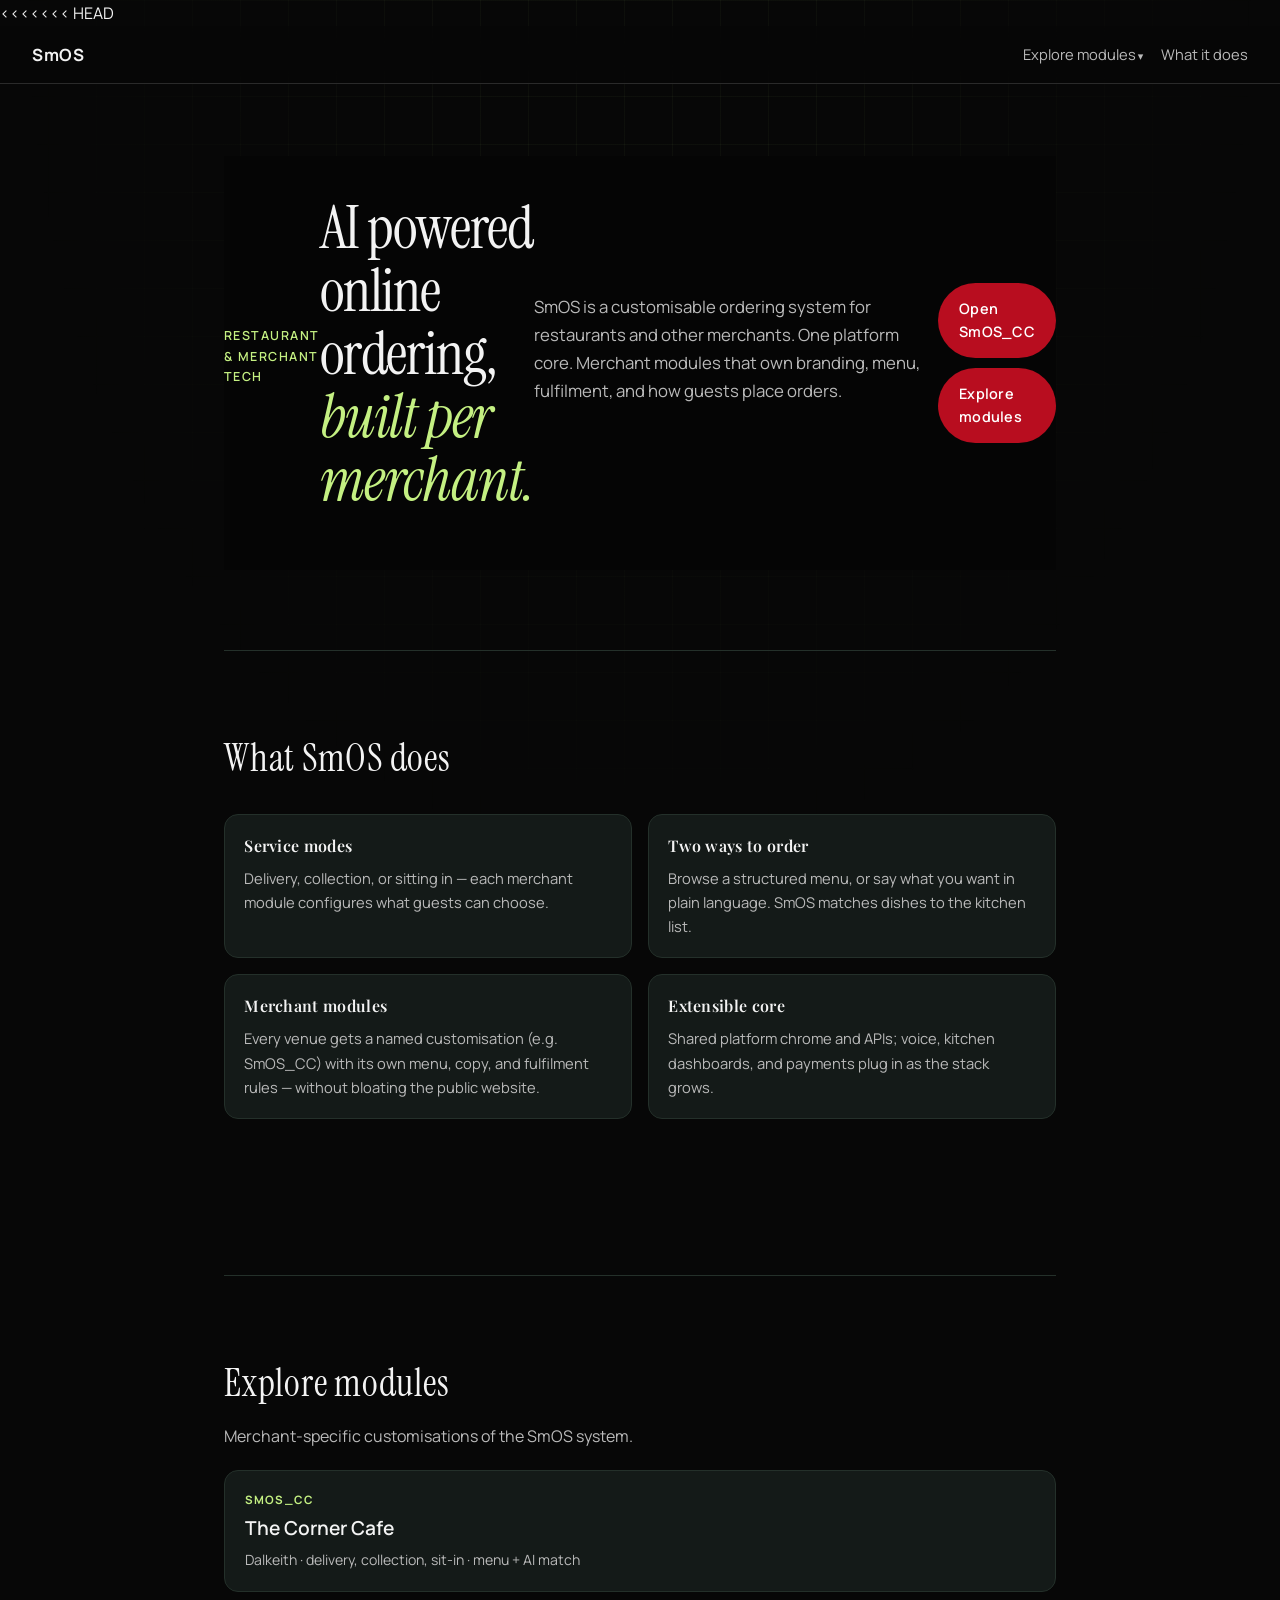
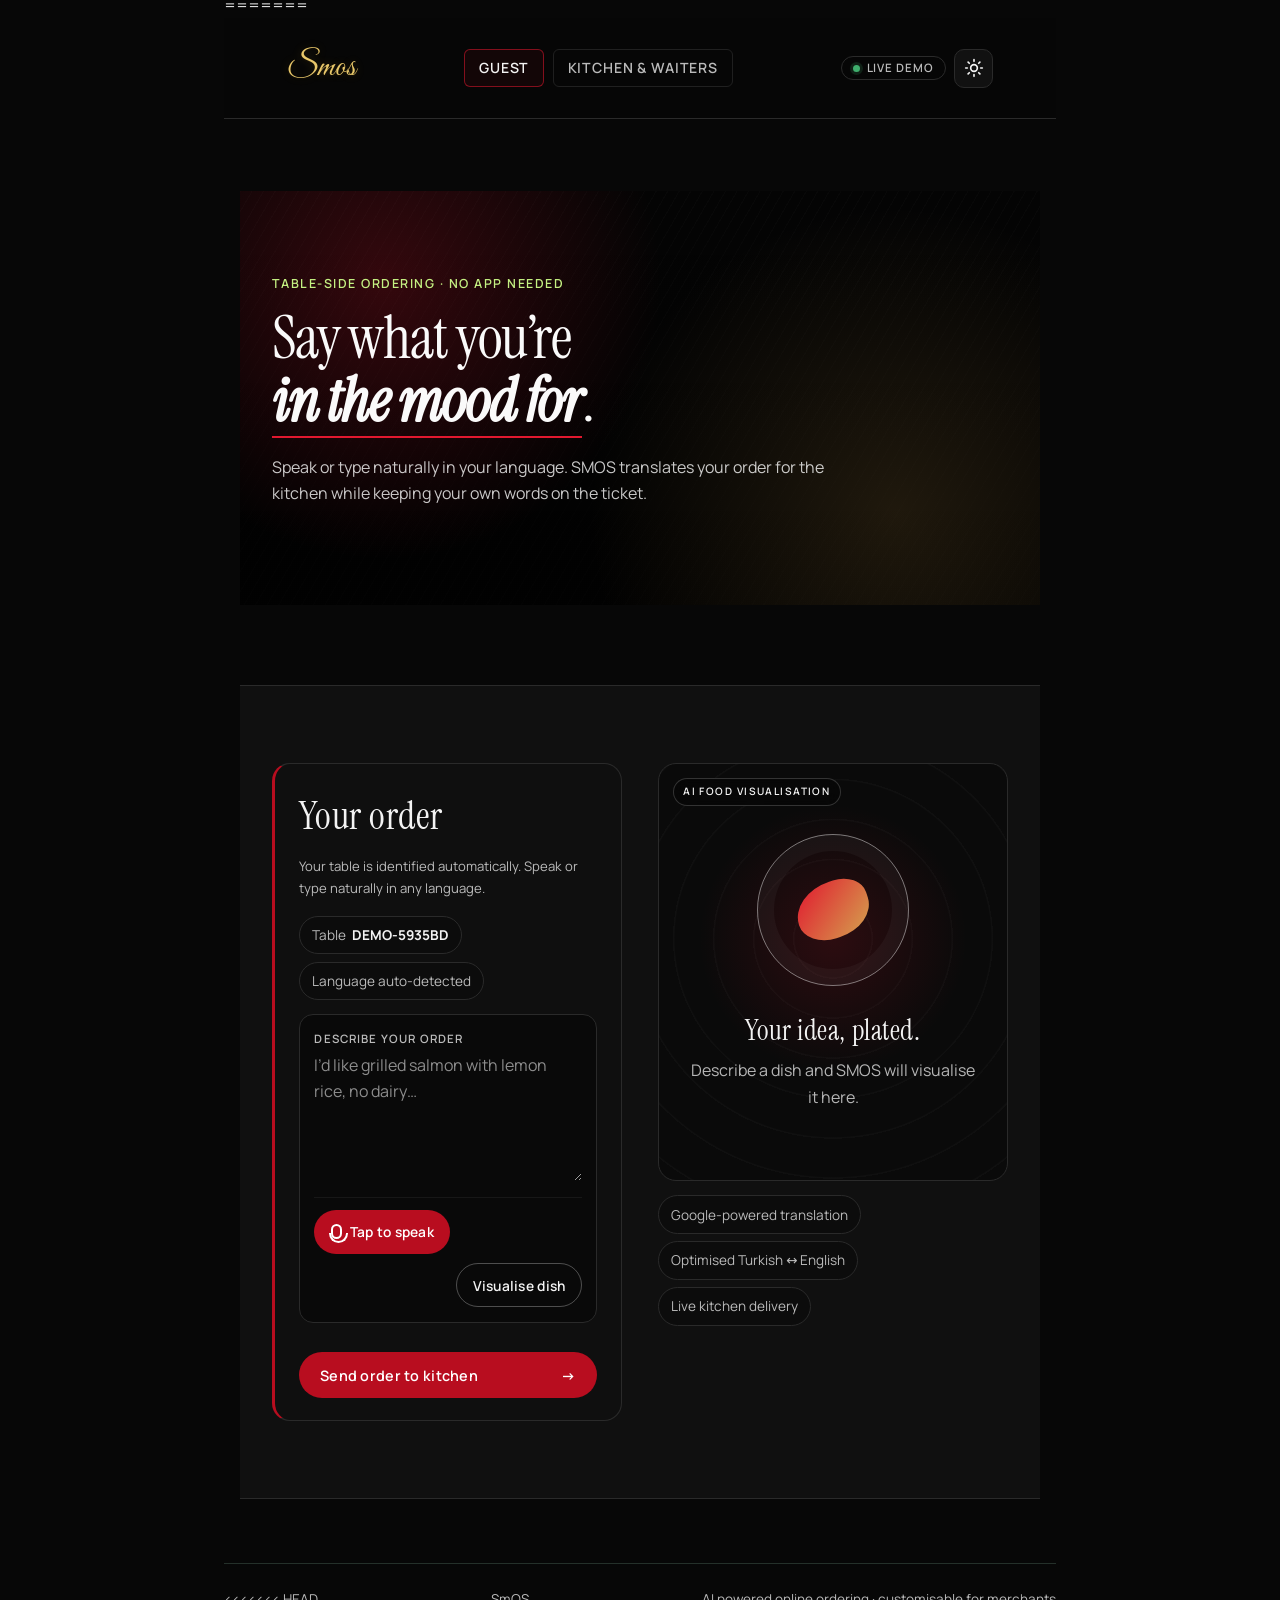
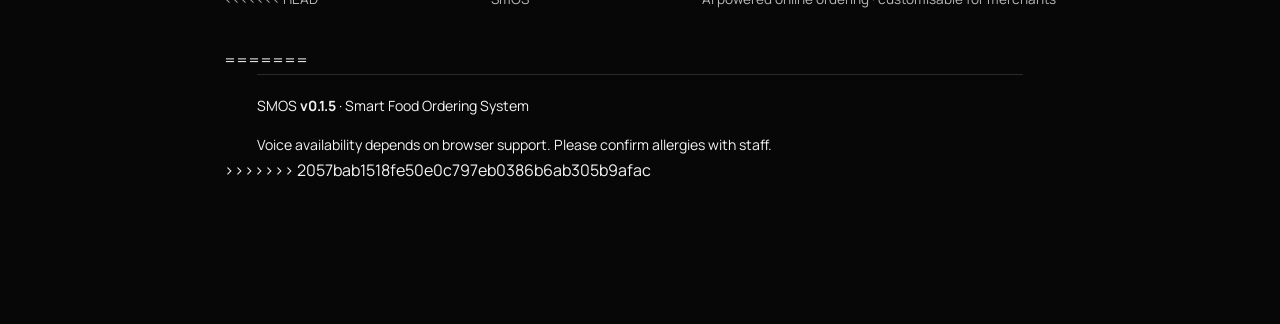
==== commit 8d47392d: "SmOS platform home and SmOS_CC Corner Cafe ordering module." ====
--- a/index.html
+++ b/index.html
@@ -1,4 +1,5 @@
 <!DOCTYPE html>
+<<<<<<< HEAD
 <html lang="en">
 <head>
   <meta charset="UTF-8">
@@ -79,14 +80,226 @@
           </a>
         </li>
       </ul>
+=======
+<html lang="en" data-theme="dark">
+<head>
+  <meta charset="UTF-8">
+  <meta name="viewport" content="width=device-width, initial-scale=1.0, viewport-fit=cover">
+  <meta id="meta-theme-color" name="theme-color" content="#070707">
+  <script>
+    (function () {
+      try {
+        var k = "smos-theme";
+        var t = localStorage.getItem(k);
+        var th = t === "light" ? "light" : "dark";
+        document.documentElement.setAttribute("data-theme", th);
+        var meta = document.getElementById("meta-theme-color");
+        if (meta) meta.setAttribute("content", th === "light" ? "#f6f3ee" : "#070707");
+      } catch (e) {
+        document.documentElement.setAttribute("data-theme", "dark");
+      }
+    })();
+  </script>
+  <title>SMOS | Smart Food Ordering System · Voice ordering in any language</title>
+  <meta name="description" content="SMOS takes spoken or typed food orders in any language, translates them for the kitchen, and delivers them live to waiters and chefs.">
+  <link rel="preconnect" href="https://fonts.googleapis.com">
+  <link rel="preconnect" href="https://fonts.gstatic.com" crossorigin>
+  <link rel="dns-prefetch" href="https://image.pollinations.ai">
+  <link rel="stylesheet" href="/static/styles.css?v=0.1.5">
+  <link
+    rel="stylesheet"
+    href="https://fonts.googleapis.com/css2?family=Great+Vibes&family=Manrope:wght@400;500;600&family=Playfair+Display:ital,wght@0,500;0,600;0,700;1,500&display=swap"
+    media="print"
+    onload="this.media='all';this.onload=null">
+  <noscript>
+    <link rel="stylesheet" href="https://fonts.googleapis.com/css2?family=Great+Vibes&family=Manrope:wght@400;500;600&family=Playfair+Display:ital,wght@0,500;0,600;0,700;1,500&display=swap">
+  </noscript>
+</head>
+<body>
+  <header class="site-header">
+    <div class="container nav-wrap">
+      <a class="brand" href="#order" aria-label="SMOS home">
+        <span class="brand-wordmark" aria-hidden="true">Smos</span>
+        <span class="brand-sr-only">SMOS</span>
+      </a>
+      <nav class="nav nav-desktop" aria-label="Choose interface">
+        <button type="button" class="tab-btn is-active" data-view="guest">Guest</button>
+        <button type="button" class="tab-btn" data-view="kitchen">
+          Kitchen &amp; waiters
+          <b id="new-count" class="count-badge hidden">0</b>
+        </button>
+      </nav>
+      <div class="nav-actions">
+        <span id="connection" class="open-now-chip" role="status"><i></i> Live</span>
+        <button type="button" class="theme-toggle" data-theme-toggle aria-label="Switch to light theme" title="Theme">
+          <svg class="theme-icon theme-icon-sun" xmlns="http://www.w3.org/2000/svg" width="20" height="20" viewBox="0 0 24 24" fill="none" stroke="currentColor" stroke-width="2" stroke-linecap="round" stroke-linejoin="round" aria-hidden="true">
+            <circle cx="12" cy="12" r="4"/>
+            <path d="M12 2v2M12 20v2M4.93 4.93l1.41 1.41M17.66 17.66l1.41 1.41M2 12h2M20 12h2M6.34 17.66l-1.41 1.41M19.07 4.93l-1.41 1.41"/>
+          </svg>
+          <svg class="theme-icon theme-icon-moon" xmlns="http://www.w3.org/2000/svg" width="20" height="20" viewBox="0 0 24 24" fill="none" stroke="currentColor" stroke-width="2" stroke-linecap="round" stroke-linejoin="round" aria-hidden="true">
+            <path d="M21 12.79A9 9 0 1 1 11.21 3 7 7 0 0 0 21 12.79z"/>
+          </svg>
+        </button>
+      </div>
+    </div>
+  </header>
+
+  <main id="order">
+    <section id="guest-view" class="view is-active">
+      <section class="hero">
+        <div class="hero-overlay"></div>
+        <div class="container hero-content">
+          <p class="eyebrow">Table-side ordering · No app needed</p>
+          <h1>Say what you’re <span class="hero-brand">in the mood for</span>.</h1>
+          <p class="hero-subtext">
+            Speak or type naturally in your language. SMOS translates your order for the
+            kitchen while keeping your own words on the ticket.
+          </p>
+        </div>
+      </section>
+
+      <section class="section section-dark">
+        <div class="container guest-layout">
+          <div class="card order-panel accent-border">
+            <h2 class="form-title">Your order</h2>
+            <p class="form-hint">Your table is identified automatically. Speak or type naturally in any language.</p>
+
+            <form id="order-form" class="reserve-form">
+              <div class="detected-context" aria-label="Automatically detected order context">
+                <span class="chip chip-static">Table <strong id="detected-table"></strong></span>
+                <span class="chip chip-static">Language auto-detected</span>
+              </div>
+
+              <div class="order-composer">
+                <label for="order-text">Describe your order</label>
+                <textarea id="order-text" rows="5" maxlength="1500"
+                  placeholder="I’d like grilled salmon with lemon rice, no dairy…" required></textarea>
+                <div class="composer-actions">
+                  <button id="voice-button" class="btn btn-small voice-button" type="button">
+                    <span class="mic" aria-hidden="true"></span>
+                    <span class="voice-label">Tap to speak</span>
+                  </button>
+                  <span id="listening-status" class="listening-status"></span>
+                  <button id="preview-button" class="btn btn-outline btn-small" type="button">Visualise dish</button>
+                </div>
+              </div>
+
+              <div id="translation-card" class="translation-card hidden">
+                <div class="translation-card__head">
+                  <span class="eyebrow">Kitchen translation</span>
+                  <button id="speak-translation" type="button" class="link-btn" aria-label="Read translation aloud">◖)) Listen</button>
+                </div>
+                <p id="translated-preview"></p>
+              </div>
+
+              <div id="form-message" class="form-message hidden" role="status"></div>
+              <button id="submit-order" class="btn btn-block" type="submit">
+                <span>Send order to kitchen</span><b>→</b>
+              </button>
+            </form>
+          </div>
+
+          <aside class="visual-panel">
+            <div class="visual-frame">
+              <img id="dish-image" alt="AI-generated preview of the described dish">
+              <div id="image-placeholder" class="image-placeholder">
+                <div class="plate" aria-hidden="true"><i></i></div>
+                <h2>Your idea, plated.</h2>
+                <p>Describe a dish and SMOS will visualise it here.</p>
+              </div>
+              <div id="image-loading" class="image-loading hidden"><i></i><span>Imagining your dish…</span></div>
+              <span class="frame-label">AI food visualisation</span>
+            </div>
+            <div class="chips-row">
+              <span class="chip chip-static">Google-powered translation</span>
+              <span class="chip chip-static">Optimised Turkish ↔ English</span>
+              <span class="chip chip-static">Live kitchen delivery</span>
+            </div>
+          </aside>
+        </div>
+      </section>
+    </section>
+
+    <section id="kitchen-view" class="view">
+      <section class="section">
+        <div class="container">
+          <div class="dashboard-header">
+            <div>
+              <p class="eyebrow">Live service dashboard</p>
+              <h2 class="dashboard-title">Kitchen pass</h2>
+              <p class="section-lede">New guest orders arrive here instantly, in your chosen language.</p>
+            </div>
+            <div class="dashboard-controls">
+              <label>
+                <span>Display orders in</span>
+                <select id="kitchen-language"></select>
+              </label>
+              <label class="closed-toggle">
+                <input id="include-closed" type="checkbox" checked>
+                <span>Show completed</span>
+              </label>
+            </div>
+          </div>
+
+          <div class="status-summary" id="status-summary"></div>
+          <div id="orders-grid" class="orders-grid"></div>
+          <div id="empty-orders" class="empty-orders hidden">
+            <span aria-hidden="true">✓</span>
+            <h3>The pass is clear</h3>
+            <p>New orders will appear here automatically.</p>
+          </div>
+        </div>
+      </section>
+>>>>>>> 2057bab1518fe50e0c797eb0386b6ab305b9afac
     </section>
   </main>
 
   <footer class="site-footer">
+<<<<<<< HEAD
     <span>SmOS</span>
     <span class="muted">AI powered online ordering · customisable for merchants</span>
   </footer>
 
   <script src="site.js" defer></script>
+=======
+    <div class="container footer-wrap">
+      <span>SMOS <b id="version"></b> · Smart Food Ordering System</span>
+      <span>Voice availability depends on browser support. Please confirm allergies with staff.</span>
+    </div>
+  </footer>
+
+  <template id="order-template">
+    <article class="order-card card">
+      <div class="order-card-head">
+        <div>
+          <span class="order-number"></span>
+          <time></time>
+        </div>
+        <span class="status-pill"></span>
+      </div>
+      <div class="order-meta">
+        <span class="chip chip-static table-value"></span>
+      </div>
+      <p class="order-copy"></p>
+      <details>
+        <summary>Original guest wording</summary>
+        <p class="original-copy"></p>
+      </details>
+      <div class="order-actions">
+        <button class="link-btn speak-order" type="button">◖)) Listen</button>
+        <select class="status-select" aria-label="Update order status">
+          <option value="new">New</option>
+          <option value="accepted">Accepted</option>
+          <option value="preparing">Preparing</option>
+          <option value="ready">Ready</option>
+          <option value="served">Served</option>
+          <option value="cancelled">Cancelled</option>
+        </select>
+      </div>
+    </article>
+  </template>
+
+  <script src="/static/app.js?v=0.1.5" defer></script>
+>>>>>>> 2057bab1518fe50e0c797eb0386b6ab305b9afac
 </body>
 </html>
--- a/static/styles.css
+++ b/static/styles.css
@@ -0,0 +1,1072 @@
+:root {
+  color-scheme: dark;
+  --font-display: "Playfair Display", Georgia, "Times New Roman", serif;
+  --font-body: "Manrope", system-ui, -apple-system, "Segoe UI", sans-serif;
+  --bg: #070707;
+  --surface: #101010;
+  --text: #f3f3f3;
+  --muted: #bababa;
+  --red: #b80d1f;
+  --red-bright: #e1182f;
+  --white: #ffffff;
+  --border: #2a2a2a;
+  --card: #0f0f0f;
+  --input-bg: #090909;
+  --nav-toggle-bg: #111;
+  --header-bg: rgba(7, 7, 7, 0.88);
+  --chip-bg: #0c0c0c;
+  --row-border: rgba(255, 255, 255, 0.06);
+  --hero-bg: #050505;
+  --section-alt-bg: linear-gradient(180deg, #080808 0%, #060606 100%);
+  --hero-text: #fafafa;
+  --hero-muted: rgba(255, 255, 255, 0.78);
+  --gold: #d4a34f;
+  --gold-soft: #e8c878;
+}
+
+html[data-theme="light"] {
+  color-scheme: light;
+  --bg: #f6f3ee;
+  --surface: #ffffff;
+  --text: #1c1b19;
+  --muted: #5e5a53;
+  --border: #e0d9ce;
+  --card: #ffffff;
+  --input-bg: #fffcf7;
+  --nav-toggle-bg: #ebe6df;
+  --header-bg: rgba(255, 255, 255, 0.9);
+  --chip-bg: #f3efe8;
+  --row-border: rgba(0, 0, 0, 0.08);
+  --hero-bg: #121212;
+  --section-alt-bg: linear-gradient(180deg, #faf8f5 0%, #f3efe8 100%);
+}
+
+html {
+  scroll-behavior: smooth;
+}
+
+@media (prefers-reduced-motion: reduce) {
+  html {
+    scroll-behavior: auto;
+  }
+
+  * {
+    animation-duration: 0.001ms !important;
+    transition-duration: 0.001ms !important;
+  }
+}
+
+* {
+  box-sizing: border-box;
+}
+
+html,
+body {
+  margin: 0;
+  padding: 0;
+}
+
+body {
+  font-family: var(--font-body);
+  background: var(--bg);
+  color: var(--text);
+  line-height: 1.65;
+  font-weight: 400;
+  font-feature-settings: "kern" 1, "liga" 1;
+  -webkit-font-smoothing: antialiased;
+}
+
+h1,
+h2,
+h3 {
+  font-family: var(--font-display);
+  font-weight: 600;
+  letter-spacing: 0.02em;
+  margin-top: 0;
+  font-feature-settings: "kern" 1, "liga" 1, "lnum" 1;
+}
+
+h1 {
+  font-size: clamp(2.5rem, 5.2vw, 4.75rem);
+  margin-bottom: 0.5rem;
+  line-height: 1.08;
+  max-width: 16ch;
+}
+
+h2 {
+  font-size: clamp(1.85rem, 3.5vw, 3rem);
+  margin-bottom: 0.8rem;
+}
+
+a {
+  color: inherit;
+  text-decoration: none;
+}
+
+button,
+input,
+textarea,
+select {
+  font-family: inherit;
+}
+
+button,
+select {
+  cursor: pointer;
+}
+
+:focus-visible {
+  outline: 2px solid var(--red-bright);
+  outline-offset: 2px;
+}
+
+.container {
+  width: min(1120px, 92%);
+  margin: 0 auto;
+}
+
+.hidden {
+  display: none !important;
+}
+
+/* Header */
+.site-header {
+  position: sticky;
+  top: 0;
+  z-index: 10;
+  background: var(--header-bg);
+  backdrop-filter: blur(12px);
+  -webkit-backdrop-filter: blur(12px);
+  border-bottom: 1px solid var(--border);
+}
+
+.nav-wrap {
+  display: flex;
+  justify-content: space-between;
+  align-items: center;
+  padding: 1rem 0;
+  gap: 1rem;
+}
+
+.brand {
+  display: inline-flex;
+  align-items: center;
+  gap: 0.4rem;
+  font-weight: 600;
+  min-width: 0;
+}
+
+.brand-wordmark {
+  font-family: "Great Vibes", "Snell Roundhand", "Segoe Script", cursive;
+  font-weight: 400;
+  font-size: clamp(1.55rem, 3.4vw, 2.05rem);
+  line-height: 1.15;
+  letter-spacing: 0.01em;
+  color: #e8c76a;
+  white-space: nowrap;
+  text-shadow:
+    0 1px 2px rgba(40, 28, 8, 0.45),
+    0 0 10px rgba(212, 175, 55, 0.22);
+}
+
+.brand-sr-only {
+  position: absolute;
+  width: 1px;
+  height: 1px;
+  overflow: hidden;
+  clip: rect(0 0 0 0);
+  white-space: nowrap;
+}
+
+.nav {
+  display: flex;
+  align-items: center;
+  gap: 0.55rem;
+}
+
+.nav-actions {
+  display: flex;
+  align-items: center;
+  gap: 0.5rem;
+}
+
+.open-now-chip {
+  display: inline-flex;
+  align-items: center;
+  gap: 0.4rem;
+  padding: 0.35rem 0.7rem;
+  border: 1px solid var(--border);
+  border-radius: 999px;
+  font-size: 0.72rem;
+  font-weight: 600;
+  letter-spacing: 0.08em;
+  text-transform: uppercase;
+  line-height: 1;
+  white-space: nowrap;
+  background: transparent;
+  color: var(--muted);
+}
+
+.open-now-chip i {
+  width: 7px;
+  height: 7px;
+  border-radius: 50%;
+  background: #3fae6d;
+  box-shadow: 0 0 0 3px rgba(63, 174, 109, 0.16);
+}
+
+.open-now-chip.offline {
+  color: var(--red-bright);
+  border-color: rgba(225, 24, 47, 0.5);
+}
+
+.open-now-chip.offline i {
+  background: var(--red-bright);
+  box-shadow: none;
+}
+
+.theme-toggle {
+  display: grid;
+  place-items: center;
+  width: 2.45rem;
+  height: 2.45rem;
+  padding: 0;
+  border: 1px solid var(--border);
+  border-radius: 10px;
+  background: var(--nav-toggle-bg);
+  color: var(--text);
+  flex-shrink: 0;
+  transition: border-color 0.2s ease, background 0.2s ease, color 0.2s ease;
+}
+
+.theme-toggle:hover {
+  border-color: var(--red-bright);
+  color: var(--red-bright);
+}
+
+.theme-icon {
+  width: 20px;
+  height: 20px;
+  grid-area: 1 / 1;
+}
+
+html[data-theme="dark"] .theme-icon-moon,
+html[data-theme="light"] .theme-icon-sun {
+  display: none;
+}
+
+/* Shared components */
+.eyebrow {
+  font-family: var(--font-body);
+  color: var(--red-bright);
+  text-transform: uppercase;
+  letter-spacing: 0.14em;
+  font-size: 0.7rem;
+  font-weight: 600;
+  margin: 0 0 0.35rem;
+}
+
+.tab-btn {
+  font-size: 0.88rem;
+  font-weight: 600;
+  letter-spacing: 0.06em;
+  text-transform: uppercase;
+  padding: 0.52rem 0.86rem 0.56rem;
+  border: 1px solid color-mix(in srgb, var(--border) 72%, transparent 28%);
+  border-radius: 6px;
+  background: transparent;
+  color: var(--muted);
+  display: inline-flex;
+  align-items: center;
+  gap: 0.45rem;
+  transition: 180ms ease;
+}
+
+.tab-btn:hover {
+  color: var(--text);
+  border-color: rgba(225, 24, 47, 0.55);
+}
+
+.tab-btn.is-active {
+  color: var(--text);
+  border-color: rgba(225, 24, 47, 0.55);
+  background: rgba(225, 24, 47, 0.06);
+}
+
+.count-badge {
+  background: var(--red);
+  color: var(--white);
+  border-radius: 999px;
+  padding: 0.05rem 0.4rem;
+  font-size: 0.68rem;
+  letter-spacing: 0;
+}
+
+.btn {
+  font-family: var(--font-body);
+  background: var(--red);
+  color: var(--white);
+  border: 1px solid transparent;
+  padding: 0.78rem 1.25rem;
+  border-radius: 999px;
+  font-weight: 600;
+  font-size: 0.9rem;
+  letter-spacing: 0.02em;
+  transition: 180ms ease;
+  display: inline-flex;
+  align-items: center;
+  justify-content: center;
+  gap: 0.5rem;
+}
+
+.btn:hover {
+  background: var(--red-bright);
+  transform: translateY(-1px);
+}
+
+.btn:disabled {
+  opacity: 0.55;
+  cursor: wait;
+  transform: none;
+}
+
+.btn-outline {
+  background: transparent;
+  border-color: rgba(255, 255, 255, 0.28);
+  color: var(--text);
+}
+
+html[data-theme="light"] .btn-outline {
+  border-color: rgba(0, 0, 0, 0.18);
+}
+
+.btn-outline:hover {
+  border-color: var(--red-bright);
+  background: rgba(225, 24, 47, 0.12);
+}
+
+.btn-small {
+  padding: 0.5rem 0.95rem;
+  font-size: 0.86rem;
+}
+
+.btn-block {
+  display: flex;
+  width: 100%;
+  justify-content: space-between;
+  margin-top: 1rem;
+}
+
+.link-btn {
+  border: 0;
+  background: transparent;
+  color: var(--red-bright);
+  font-size: 0.8rem;
+  font-weight: 600;
+  letter-spacing: 0.04em;
+  padding: 0;
+}
+
+.link-btn:hover {
+  color: var(--text);
+}
+
+.card {
+  background: var(--card);
+  border: 1px solid var(--border);
+  border-radius: 18px;
+  padding: 1.4rem 1.5rem;
+}
+
+.accent-border {
+  border-left: 3px solid var(--red);
+}
+
+.chip {
+  display: inline-block;
+  padding: 0.45rem 0.75rem;
+  border-radius: 999px;
+  border: 1px solid var(--border);
+  background: var(--chip-bg);
+  font-size: 0.85rem;
+  color: var(--text);
+}
+
+.chip-static {
+  color: var(--muted);
+}
+
+.section {
+  padding: clamp(2.25rem, 6vw, 5.2rem) 0;
+}
+
+.section-dark {
+  background: var(--surface);
+  border-top: 1px solid var(--border);
+  border-bottom: 1px solid var(--border);
+}
+
+.section-lede {
+  color: var(--muted);
+  margin: 0.35rem 0 0;
+}
+
+.form-title {
+  font-family: var(--font-display);
+  margin: 0 0 0.35rem;
+  font-size: 1.35rem;
+}
+
+.form-hint {
+  font-size: 0.82rem;
+  color: var(--muted);
+  margin: 0 0 1rem;
+}
+
+.view {
+  display: none;
+}
+
+.view.is-active {
+  display: block;
+}
+
+/* Hero */
+.hero {
+  position: relative;
+  display: flex;
+  align-items: center;
+  background: var(--hero-bg);
+  min-height: 46vh;
+}
+
+.hero-overlay {
+  position: absolute;
+  inset: 0;
+  z-index: 1;
+  background:
+    radial-gradient(circle at 18% 22%, rgba(225, 24, 47, 0.22), transparent 38%),
+    radial-gradient(circle at 82% 78%, rgba(212, 163, 79, 0.14), transparent 42%),
+    linear-gradient(to bottom, rgba(0, 0, 0, 0.2) 0%, rgba(0, 0, 0, 0.75) 85%),
+    repeating-linear-gradient(120deg, rgba(255, 255, 255, 0.02) 0 1px, transparent 1px 10px);
+}
+
+.hero-content {
+  position: relative;
+  z-index: 2;
+  padding: clamp(2.75rem, 7vw, 5rem) 0;
+}
+
+.hero-content h1 {
+  color: var(--hero-text);
+}
+
+.hero-subtext {
+  max-width: 56ch;
+  color: var(--hero-muted);
+}
+
+.hero-brand {
+  display: inline-block;
+  font-style: italic;
+  font-weight: 600;
+  border-bottom: 2px solid var(--red-bright);
+  padding-bottom: 0.05em;
+}
+
+/* Guest ordering */
+.guest-layout {
+  display: grid;
+  grid-template-columns: minmax(0, 1fr) minmax(0, 1fr);
+  gap: clamp(1.25rem, 3vw, 2.25rem);
+  align-items: start;
+}
+
+.reserve-form {
+  display: grid;
+  gap: 0.85rem;
+}
+
+.reserve-form label > span,
+.order-composer > label,
+.dashboard-controls label > span {
+  display: block;
+  font-size: 0.72rem;
+  font-weight: 600;
+  letter-spacing: 0.1em;
+  text-transform: uppercase;
+  color: var(--muted);
+  margin: 0 0 0.3rem;
+}
+
+.detected-context {
+  display: flex;
+  flex-wrap: wrap;
+  gap: 0.45rem;
+}
+
+.detected-context strong {
+  color: var(--text);
+  margin-left: 0.2rem;
+}
+
+input,
+select,
+textarea {
+  width: 100%;
+  background: var(--input-bg);
+  border: 1px solid var(--border);
+  border-radius: 10px;
+  color: var(--text);
+  font-size: 0.92rem;
+}
+
+input,
+select {
+  height: 2.7rem;
+  padding: 0 0.7rem;
+}
+
+input::placeholder,
+textarea::placeholder {
+  color: color-mix(in srgb, var(--muted) 75%, transparent 25%);
+}
+
+.order-composer {
+  border: 1px solid var(--border);
+  border-radius: 14px;
+  background: var(--input-bg);
+  padding: 0.9rem;
+}
+
+.order-composer textarea {
+  border: 0;
+  background: transparent;
+  padding: 0;
+  resize: vertical;
+  min-height: 6.5rem;
+  line-height: 1.6;
+  font-size: 1rem;
+}
+
+.order-composer textarea:focus-visible {
+  outline: 0;
+}
+
+.composer-actions {
+  display: flex;
+  align-items: center;
+  gap: 0.6rem;
+  flex-wrap: wrap;
+  border-top: 1px solid var(--row-border);
+  padding-top: 0.75rem;
+  margin-top: 0.5rem;
+}
+
+.voice-button.listening {
+  background: var(--red-bright);
+  animation: pulse 1.5s ease-in-out infinite;
+}
+
+.mic {
+  width: 11px;
+  height: 15px;
+  border: 2px solid currentColor;
+  border-radius: 8px;
+  position: relative;
+}
+
+.mic::after {
+  content: "";
+  position: absolute;
+  width: 15px;
+  height: 8px;
+  border: 2px solid currentColor;
+  border-top: 0;
+  border-radius: 0 0 10px 10px;
+  left: -4px;
+  top: 7px;
+}
+
+.listening-status {
+  color: var(--muted);
+  font-size: 0.78rem;
+}
+
+.composer-actions .btn-outline {
+  margin-left: auto;
+}
+
+.translation-card {
+  border: 1px solid var(--border);
+  border-left: 3px solid var(--gold);
+  border-radius: 12px;
+  background: var(--chip-bg);
+  padding: 0.75rem 0.95rem;
+}
+
+.translation-card__head {
+  display: flex;
+  justify-content: space-between;
+  align-items: center;
+  gap: 0.75rem;
+}
+
+.translation-card .eyebrow {
+  color: var(--gold);
+  margin: 0;
+}
+
+.translation-card p {
+  margin: 0.4rem 0 0;
+  line-height: 1.55;
+}
+
+.form-message {
+  border-radius: 10px;
+  padding: 0.65rem 0.85rem;
+  font-size: 0.85rem;
+  border: 1px solid var(--border);
+}
+
+.form-message.success {
+  border-color: rgba(63, 174, 109, 0.5);
+  background: rgba(63, 174, 109, 0.1);
+}
+
+.form-message.error {
+  border-color: rgba(225, 24, 47, 0.55);
+  background: rgba(225, 24, 47, 0.1);
+  color: var(--red-bright);
+}
+
+/* Visual panel */
+.visual-panel {
+  display: grid;
+  gap: 0.9rem;
+}
+
+.visual-frame {
+  position: relative;
+  overflow: hidden;
+  border: 1px solid var(--border);
+  border-radius: 18px;
+  background: #0a0a0a;
+  min-height: 26rem;
+}
+
+.visual-frame > img {
+  display: none;
+  width: 100%;
+  height: 100%;
+  min-height: 26rem;
+  object-fit: cover;
+}
+
+.visual-frame > img.visible {
+  display: block;
+  animation: reveal 0.6s ease both;
+}
+
+.image-placeholder {
+  min-height: 26rem;
+  display: grid;
+  align-content: center;
+  justify-items: center;
+  text-align: center;
+  padding: 2rem;
+  color: #f3f3f3;
+  background:
+    radial-gradient(circle at 50% 42%, rgba(225, 24, 47, 0.16), transparent 45%),
+    repeating-radial-gradient(circle at 50% 42%, transparent 0 38px, rgba(255, 255, 255, 0.025) 39px 40px);
+}
+
+.image-placeholder h2 {
+  margin: 1.4rem 0 0.2rem;
+  font-size: 1.75rem;
+}
+
+.image-placeholder p {
+  max-width: 30ch;
+  color: rgba(255, 255, 255, 0.7);
+  margin: 0;
+}
+
+.plate {
+  width: 9.5rem;
+  height: 9.5rem;
+  border: 1px solid rgba(255, 255, 255, 0.45);
+  border-radius: 50%;
+  display: grid;
+  place-items: center;
+  box-shadow: inset 0 0 0 16px rgba(255, 255, 255, 0.035);
+}
+
+.plate i {
+  width: 4.6rem;
+  height: 3.5rem;
+  border-radius: 60% 40% 55% 45%;
+  background: linear-gradient(140deg, var(--red-bright), var(--gold));
+  transform: rotate(-18deg);
+}
+
+.image-loading {
+  position: absolute;
+  inset: 0;
+  display: flex;
+  align-items: center;
+  justify-content: center;
+  gap: 0.75rem;
+  background: rgba(7, 7, 7, 0.88);
+  color: #f3f3f3;
+  font-size: 0.9rem;
+}
+
+.image-loading i {
+  width: 1.35rem;
+  height: 1.35rem;
+  border: 2px solid rgba(255, 255, 255, 0.25);
+  border-top-color: var(--red-bright);
+  border-radius: 50%;
+  animation: spin 0.8s linear infinite;
+}
+
+.frame-label {
+  position: absolute;
+  top: 0.85rem;
+  left: 0.85rem;
+  padding: 0.3rem 0.6rem;
+  border-radius: 999px;
+  border: 1px solid rgba(255, 255, 255, 0.18);
+  background: rgba(7, 7, 7, 0.7);
+  backdrop-filter: blur(8px);
+  color: #f3f3f3;
+  font-size: 0.64rem;
+  font-weight: 600;
+  letter-spacing: 0.14em;
+  text-transform: uppercase;
+}
+
+.chips-row {
+  display: flex;
+  flex-wrap: wrap;
+  gap: 0.45rem;
+}
+
+/* Kitchen dashboard */
+.dashboard-header {
+  display: flex;
+  justify-content: space-between;
+  align-items: flex-end;
+  gap: 1.5rem;
+  flex-wrap: wrap;
+}
+
+.dashboard-title {
+  margin-bottom: 0;
+}
+
+.dashboard-controls {
+  display: flex;
+  align-items: flex-end;
+  gap: 1rem;
+  flex-wrap: wrap;
+}
+
+.dashboard-controls select {
+  min-width: 14rem;
+}
+
+.closed-toggle {
+  display: flex;
+  align-items: center;
+  gap: 0.45rem;
+  height: 2.7rem;
+  font-size: 0.86rem;
+  color: var(--muted);
+}
+
+.closed-toggle input {
+  width: 1rem;
+  height: 1rem;
+  accent-color: var(--red);
+}
+
+.closed-toggle span {
+  margin: 0;
+  text-transform: none;
+  letter-spacing: 0;
+  font-size: 0.86rem;
+  font-weight: 400;
+}
+
+.status-summary {
+  display: flex;
+  flex-wrap: wrap;
+  gap: 0.45rem;
+  margin: 1.75rem 0 1.15rem;
+}
+
+.summary-chip {
+  display: inline-flex;
+  align-items: center;
+  gap: 0.35rem;
+  padding: 0.4rem 0.7rem;
+  border-radius: 999px;
+  border: 1px solid var(--border);
+  background: var(--chip-bg);
+  color: var(--muted);
+  font-size: 0.78rem;
+  letter-spacing: 0.04em;
+  text-transform: uppercase;
+}
+
+.summary-chip b {
+  color: var(--text);
+}
+
+.orders-grid {
+  display: grid;
+  grid-template-columns: repeat(3, minmax(0, 1fr));
+  gap: 1.15rem;
+}
+
+.order-card {
+  padding: 1.15rem 1.2rem;
+  border-top: 3px solid transparent;
+}
+
+.order-card[data-status="new"] {
+  border-top-color: var(--red-bright);
+}
+
+.order-card[data-status="preparing"] {
+  border-top-color: var(--gold);
+}
+
+.order-card[data-status="ready"] {
+  border-top-color: #3fae6d;
+}
+
+.order-card[data-status="served"],
+.order-card[data-status="cancelled"] {
+  opacity: 0.62;
+}
+
+.order-card-head {
+  display: flex;
+  justify-content: space-between;
+  align-items: flex-start;
+  gap: 0.75rem;
+}
+
+.order-number {
+  display: block;
+  font-family: var(--font-display);
+  font-size: 1.2rem;
+  font-weight: 600;
+}
+
+.order-card time {
+  font-size: 0.72rem;
+  color: var(--muted);
+}
+
+.status-pill {
+  padding: 0.28rem 0.6rem;
+  border-radius: 999px;
+  border: 1px solid var(--border);
+  background: var(--chip-bg);
+  color: var(--muted);
+  font-size: 0.66rem;
+  font-weight: 600;
+  letter-spacing: 0.1em;
+  text-transform: uppercase;
+  white-space: nowrap;
+}
+
+.status-pill[data-status="new"] {
+  color: var(--red-bright);
+  border-color: rgba(225, 24, 47, 0.55);
+}
+
+.status-pill[data-status="preparing"] {
+  color: var(--gold-soft);
+  border-color: rgba(212, 163, 79, 0.55);
+}
+
+.status-pill[data-status="ready"] {
+  color: #3fae6d;
+  border-color: rgba(63, 174, 109, 0.55);
+}
+
+.order-meta {
+  display: flex;
+  flex-wrap: wrap;
+  gap: 0.4rem;
+  margin: 0.85rem 0 0.7rem;
+}
+
+.order-meta .chip {
+  padding: 0.28rem 0.6rem;
+  font-size: 0.74rem;
+}
+
+.order-copy {
+  margin: 0 0 0.85rem;
+  min-height: 4.5rem;
+  line-height: 1.6;
+}
+
+.order-card details {
+  border-top: 1px solid var(--row-border);
+  padding-top: 0.65rem;
+  font-size: 0.82rem;
+  color: var(--muted);
+}
+
+.order-card summary {
+  cursor: pointer;
+  font-weight: 600;
+  letter-spacing: 0.02em;
+}
+
+.original-copy {
+  margin: 0.4rem 0 0;
+  line-height: 1.55;
+}
+
+.order-actions {
+  display: flex;
+  justify-content: space-between;
+  align-items: center;
+  gap: 0.75rem;
+  border-top: 1px solid var(--row-border);
+  margin-top: 0.75rem;
+  padding-top: 0.75rem;
+}
+
+.status-select {
+  width: auto;
+  height: 2.15rem;
+  font-size: 0.78rem;
+}
+
+.empty-orders {
+  text-align: center;
+  padding: 4.5rem 1rem;
+  color: var(--muted);
+}
+
+.empty-orders > span {
+  display: grid;
+  place-items: center;
+  width: 3rem;
+  height: 3rem;
+  margin: 0 auto 0.75rem;
+  border-radius: 50%;
+  border: 1px solid var(--border);
+  background: var(--chip-bg);
+  color: #3fae6d;
+}
+
+.empty-orders h3 {
+  margin: 0 0 0.2rem;
+  color: var(--text);
+  font-size: 1.35rem;
+}
+
+.empty-orders p {
+  margin: 0;
+}
+
+/* Footer */
+.site-footer {
+  padding: 1.5rem 0 2.3rem;
+  color: var(--muted);
+}
+
+.footer-wrap {
+  display: flex;
+  justify-content: space-between;
+  gap: 1rem;
+  border-top: 1px solid var(--border);
+  padding-top: 1.2rem;
+  font-size: 0.88rem;
+  flex-wrap: wrap;
+}
+
+@keyframes spin {
+  to {
+    transform: rotate(360deg);
+  }
+}
+
+@keyframes pulse {
+  50% {
+    box-shadow: 0 0 0 6px rgba(225, 24, 47, 0.18);
+  }
+}
+
+@keyframes reveal {
+  from {
+    opacity: 0;
+    transform: scale(1.02);
+  }
+}
+
+@media (max-width: 980px) {
+  .guest-layout {
+    grid-template-columns: minmax(0, 1fr);
+  }
+
+  .visual-panel {
+    order: -1;
+  }
+
+  .visual-frame,
+  .visual-frame > img,
+  .image-placeholder {
+    min-height: 20rem;
+  }
+
+  .orders-grid {
+    grid-template-columns: repeat(2, minmax(0, 1fr));
+  }
+}
+
+@media (max-width: 700px) {
+  .nav-wrap {
+    flex-wrap: wrap;
+    gap: 0.65rem;
+  }
+
+  .nav {
+    order: 3;
+    width: 100%;
+  }
+
+  .nav .tab-btn {
+    flex: 1;
+    justify-content: center;
+    padding: 0.5rem 0.5rem 0.54rem;
+    font-size: 0.76rem;
+  }
+
+  h1 {
+    max-width: none;
+  }
+
+  .card {
+    padding: 1.15rem 1.1rem;
+  }
+
+  .orders-grid {
+    grid-template-columns: minmax(0, 1fr);
+  }
+
+  .footer-wrap {
+    flex-direction: column;
+    gap: 0.35rem;
+  }
+}
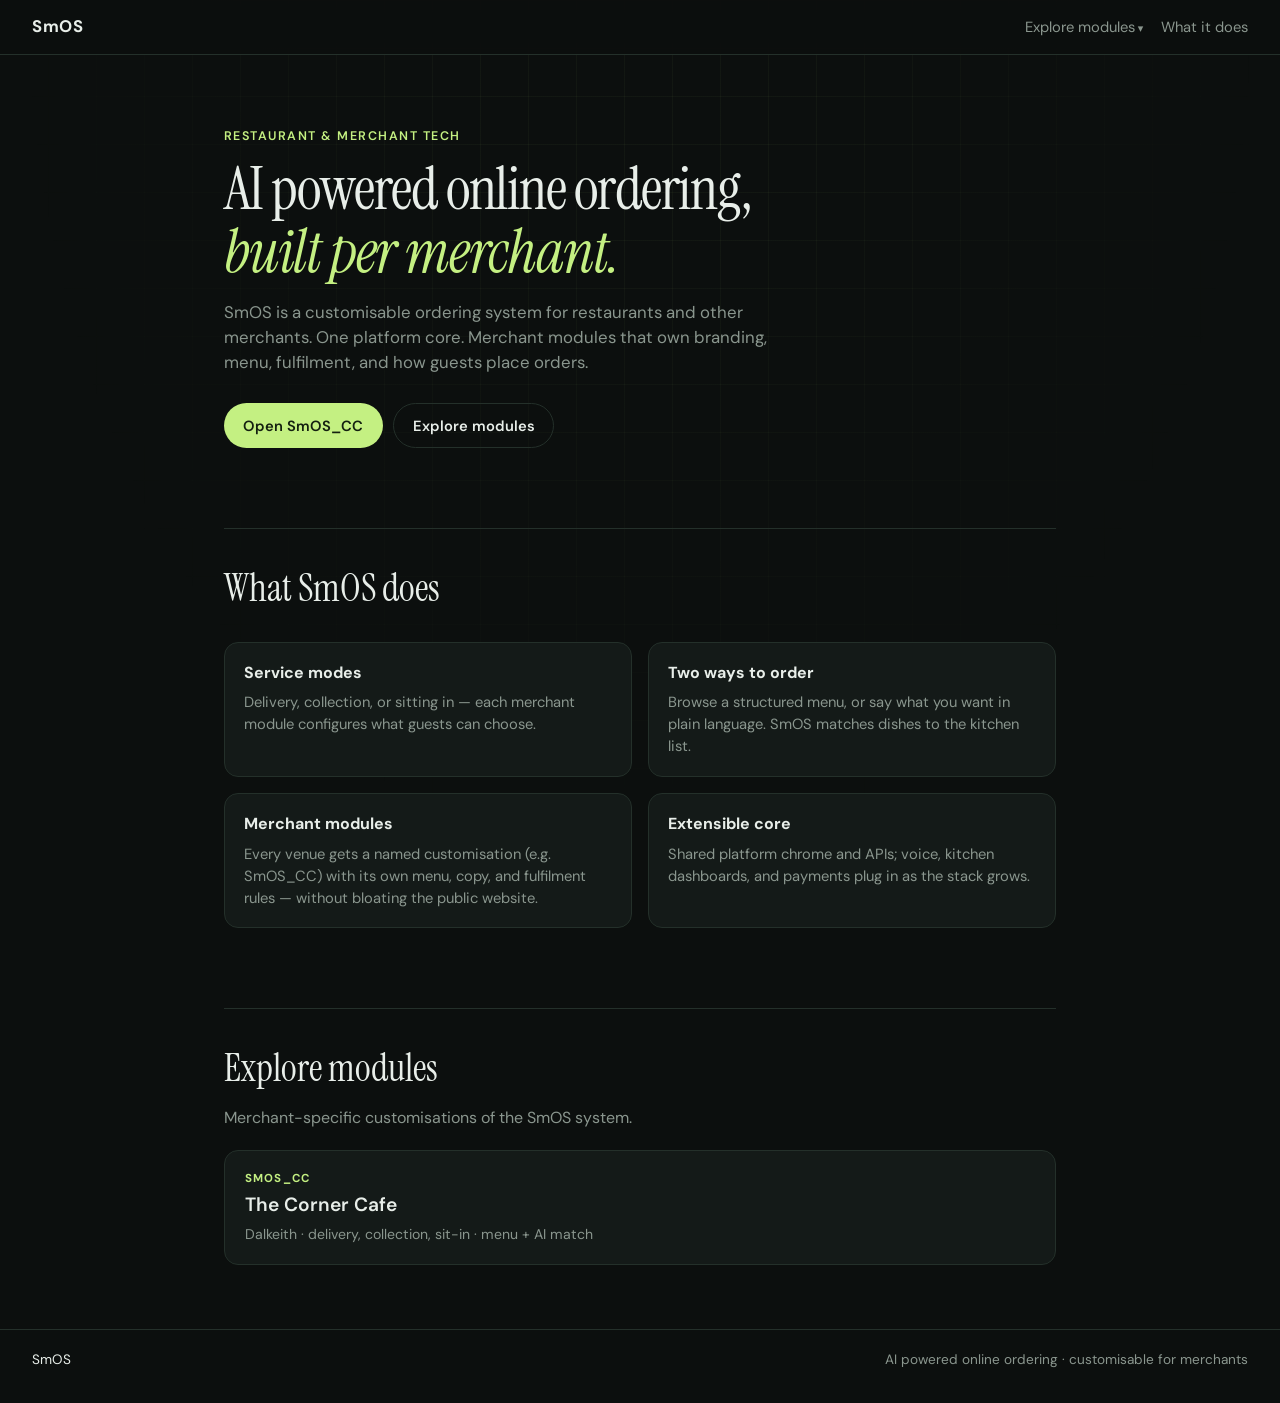
==== commit 1b39a6ed: "Fix merge conflict markers in platform index and README." ====
--- a/index.html
+++ b/index.html
@@ -1,5 +1,4 @@
 <!DOCTYPE html>
-<<<<<<< HEAD
 <html lang="en">
 <head>
   <meta charset="UTF-8">
@@ -80,226 +79,14 @@
           </a>
         </li>
       </ul>
-=======
-<html lang="en" data-theme="dark">
-<head>
-  <meta charset="UTF-8">
-  <meta name="viewport" content="width=device-width, initial-scale=1.0, viewport-fit=cover">
-  <meta id="meta-theme-color" name="theme-color" content="#070707">
-  <script>
-    (function () {
-      try {
-        var k = "smos-theme";
-        var t = localStorage.getItem(k);
-        var th = t === "light" ? "light" : "dark";
-        document.documentElement.setAttribute("data-theme", th);
-        var meta = document.getElementById("meta-theme-color");
-        if (meta) meta.setAttribute("content", th === "light" ? "#f6f3ee" : "#070707");
-      } catch (e) {
-        document.documentElement.setAttribute("data-theme", "dark");
-      }
-    })();
-  </script>
-  <title>SMOS | Smart Food Ordering System · Voice ordering in any language</title>
-  <meta name="description" content="SMOS takes spoken or typed food orders in any language, translates them for the kitchen, and delivers them live to waiters and chefs.">
-  <link rel="preconnect" href="https://fonts.googleapis.com">
-  <link rel="preconnect" href="https://fonts.gstatic.com" crossorigin>
-  <link rel="dns-prefetch" href="https://image.pollinations.ai">
-  <link rel="stylesheet" href="/static/styles.css?v=0.1.5">
-  <link
-    rel="stylesheet"
-    href="https://fonts.googleapis.com/css2?family=Great+Vibes&family=Manrope:wght@400;500;600&family=Playfair+Display:ital,wght@0,500;0,600;0,700;1,500&display=swap"
-    media="print"
-    onload="this.media='all';this.onload=null">
-  <noscript>
-    <link rel="stylesheet" href="https://fonts.googleapis.com/css2?family=Great+Vibes&family=Manrope:wght@400;500;600&family=Playfair+Display:ital,wght@0,500;0,600;0,700;1,500&display=swap">
-  </noscript>
-</head>
-<body>
-  <header class="site-header">
-    <div class="container nav-wrap">
-      <a class="brand" href="#order" aria-label="SMOS home">
-        <span class="brand-wordmark" aria-hidden="true">Smos</span>
-        <span class="brand-sr-only">SMOS</span>
-      </a>
-      <nav class="nav nav-desktop" aria-label="Choose interface">
-        <button type="button" class="tab-btn is-active" data-view="guest">Guest</button>
-        <button type="button" class="tab-btn" data-view="kitchen">
-          Kitchen &amp; waiters
-          <b id="new-count" class="count-badge hidden">0</b>
-        </button>
-      </nav>
-      <div class="nav-actions">
-        <span id="connection" class="open-now-chip" role="status"><i></i> Live</span>
-        <button type="button" class="theme-toggle" data-theme-toggle aria-label="Switch to light theme" title="Theme">
-          <svg class="theme-icon theme-icon-sun" xmlns="http://www.w3.org/2000/svg" width="20" height="20" viewBox="0 0 24 24" fill="none" stroke="currentColor" stroke-width="2" stroke-linecap="round" stroke-linejoin="round" aria-hidden="true">
-            <circle cx="12" cy="12" r="4"/>
-            <path d="M12 2v2M12 20v2M4.93 4.93l1.41 1.41M17.66 17.66l1.41 1.41M2 12h2M20 12h2M6.34 17.66l-1.41 1.41M19.07 4.93l-1.41 1.41"/>
-          </svg>
-          <svg class="theme-icon theme-icon-moon" xmlns="http://www.w3.org/2000/svg" width="20" height="20" viewBox="0 0 24 24" fill="none" stroke="currentColor" stroke-width="2" stroke-linecap="round" stroke-linejoin="round" aria-hidden="true">
-            <path d="M21 12.79A9 9 0 1 1 11.21 3 7 7 0 0 0 21 12.79z"/>
-          </svg>
-        </button>
-      </div>
-    </div>
-  </header>
-
-  <main id="order">
-    <section id="guest-view" class="view is-active">
-      <section class="hero">
-        <div class="hero-overlay"></div>
-        <div class="container hero-content">
-          <p class="eyebrow">Table-side ordering · No app needed</p>
-          <h1>Say what you’re <span class="hero-brand">in the mood for</span>.</h1>
-          <p class="hero-subtext">
-            Speak or type naturally in your language. SMOS translates your order for the
-            kitchen while keeping your own words on the ticket.
-          </p>
-        </div>
-      </section>
-
-      <section class="section section-dark">
-        <div class="container guest-layout">
-          <div class="card order-panel accent-border">
-            <h2 class="form-title">Your order</h2>
-            <p class="form-hint">Your table is identified automatically. Speak or type naturally in any language.</p>
-
-            <form id="order-form" class="reserve-form">
-              <div class="detected-context" aria-label="Automatically detected order context">
-                <span class="chip chip-static">Table <strong id="detected-table"></strong></span>
-                <span class="chip chip-static">Language auto-detected</span>
-              </div>
-
-              <div class="order-composer">
-                <label for="order-text">Describe your order</label>
-                <textarea id="order-text" rows="5" maxlength="1500"
-                  placeholder="I’d like grilled salmon with lemon rice, no dairy…" required></textarea>
-                <div class="composer-actions">
-                  <button id="voice-button" class="btn btn-small voice-button" type="button">
-                    <span class="mic" aria-hidden="true"></span>
-                    <span class="voice-label">Tap to speak</span>
-                  </button>
-                  <span id="listening-status" class="listening-status"></span>
-                  <button id="preview-button" class="btn btn-outline btn-small" type="button">Visualise dish</button>
-                </div>
-              </div>
-
-              <div id="translation-card" class="translation-card hidden">
-                <div class="translation-card__head">
-                  <span class="eyebrow">Kitchen translation</span>
-                  <button id="speak-translation" type="button" class="link-btn" aria-label="Read translation aloud">◖)) Listen</button>
-                </div>
-                <p id="translated-preview"></p>
-              </div>
-
-              <div id="form-message" class="form-message hidden" role="status"></div>
-              <button id="submit-order" class="btn btn-block" type="submit">
-                <span>Send order to kitchen</span><b>→</b>
-              </button>
-            </form>
-          </div>
-
-          <aside class="visual-panel">
-            <div class="visual-frame">
-              <img id="dish-image" alt="AI-generated preview of the described dish">
-              <div id="image-placeholder" class="image-placeholder">
-                <div class="plate" aria-hidden="true"><i></i></div>
-                <h2>Your idea, plated.</h2>
-                <p>Describe a dish and SMOS will visualise it here.</p>
-              </div>
-              <div id="image-loading" class="image-loading hidden"><i></i><span>Imagining your dish…</span></div>
-              <span class="frame-label">AI food visualisation</span>
-            </div>
-            <div class="chips-row">
-              <span class="chip chip-static">Google-powered translation</span>
-              <span class="chip chip-static">Optimised Turkish ↔ English</span>
-              <span class="chip chip-static">Live kitchen delivery</span>
-            </div>
-          </aside>
-        </div>
-      </section>
-    </section>
-
-    <section id="kitchen-view" class="view">
-      <section class="section">
-        <div class="container">
-          <div class="dashboard-header">
-            <div>
-              <p class="eyebrow">Live service dashboard</p>
-              <h2 class="dashboard-title">Kitchen pass</h2>
-              <p class="section-lede">New guest orders arrive here instantly, in your chosen language.</p>
-            </div>
-            <div class="dashboard-controls">
-              <label>
-                <span>Display orders in</span>
-                <select id="kitchen-language"></select>
-              </label>
-              <label class="closed-toggle">
-                <input id="include-closed" type="checkbox" checked>
-                <span>Show completed</span>
-              </label>
-            </div>
-          </div>
-
-          <div class="status-summary" id="status-summary"></div>
-          <div id="orders-grid" class="orders-grid"></div>
-          <div id="empty-orders" class="empty-orders hidden">
-            <span aria-hidden="true">✓</span>
-            <h3>The pass is clear</h3>
-            <p>New orders will appear here automatically.</p>
-          </div>
-        </div>
-      </section>
->>>>>>> 2057bab1518fe50e0c797eb0386b6ab305b9afac
     </section>
   </main>
 
   <footer class="site-footer">
-<<<<<<< HEAD
     <span>SmOS</span>
     <span class="muted">AI powered online ordering · customisable for merchants</span>
   </footer>
 
   <script src="site.js" defer></script>
-=======
-    <div class="container footer-wrap">
-      <span>SMOS <b id="version"></b> · Smart Food Ordering System</span>
-      <span>Voice availability depends on browser support. Please confirm allergies with staff.</span>
-    </div>
-  </footer>
-
-  <template id="order-template">
-    <article class="order-card card">
-      <div class="order-card-head">
-        <div>
-          <span class="order-number"></span>
-          <time></time>
-        </div>
-        <span class="status-pill"></span>
-      </div>
-      <div class="order-meta">
-        <span class="chip chip-static table-value"></span>
-      </div>
-      <p class="order-copy"></p>
-      <details>
-        <summary>Original guest wording</summary>
-        <p class="original-copy"></p>
-      </details>
-      <div class="order-actions">
-        <button class="link-btn speak-order" type="button">◖)) Listen</button>
-        <select class="status-select" aria-label="Update order status">
-          <option value="new">New</option>
-          <option value="accepted">Accepted</option>
-          <option value="preparing">Preparing</option>
-          <option value="ready">Ready</option>
-          <option value="served">Served</option>
-          <option value="cancelled">Cancelled</option>
-        </select>
-      </div>
-    </article>
-  </template>
-
-  <script src="/static/app.js?v=0.1.5" defer></script>
->>>>>>> 2057bab1518fe50e0c797eb0386b6ab305b9afac
 </body>
 </html>
